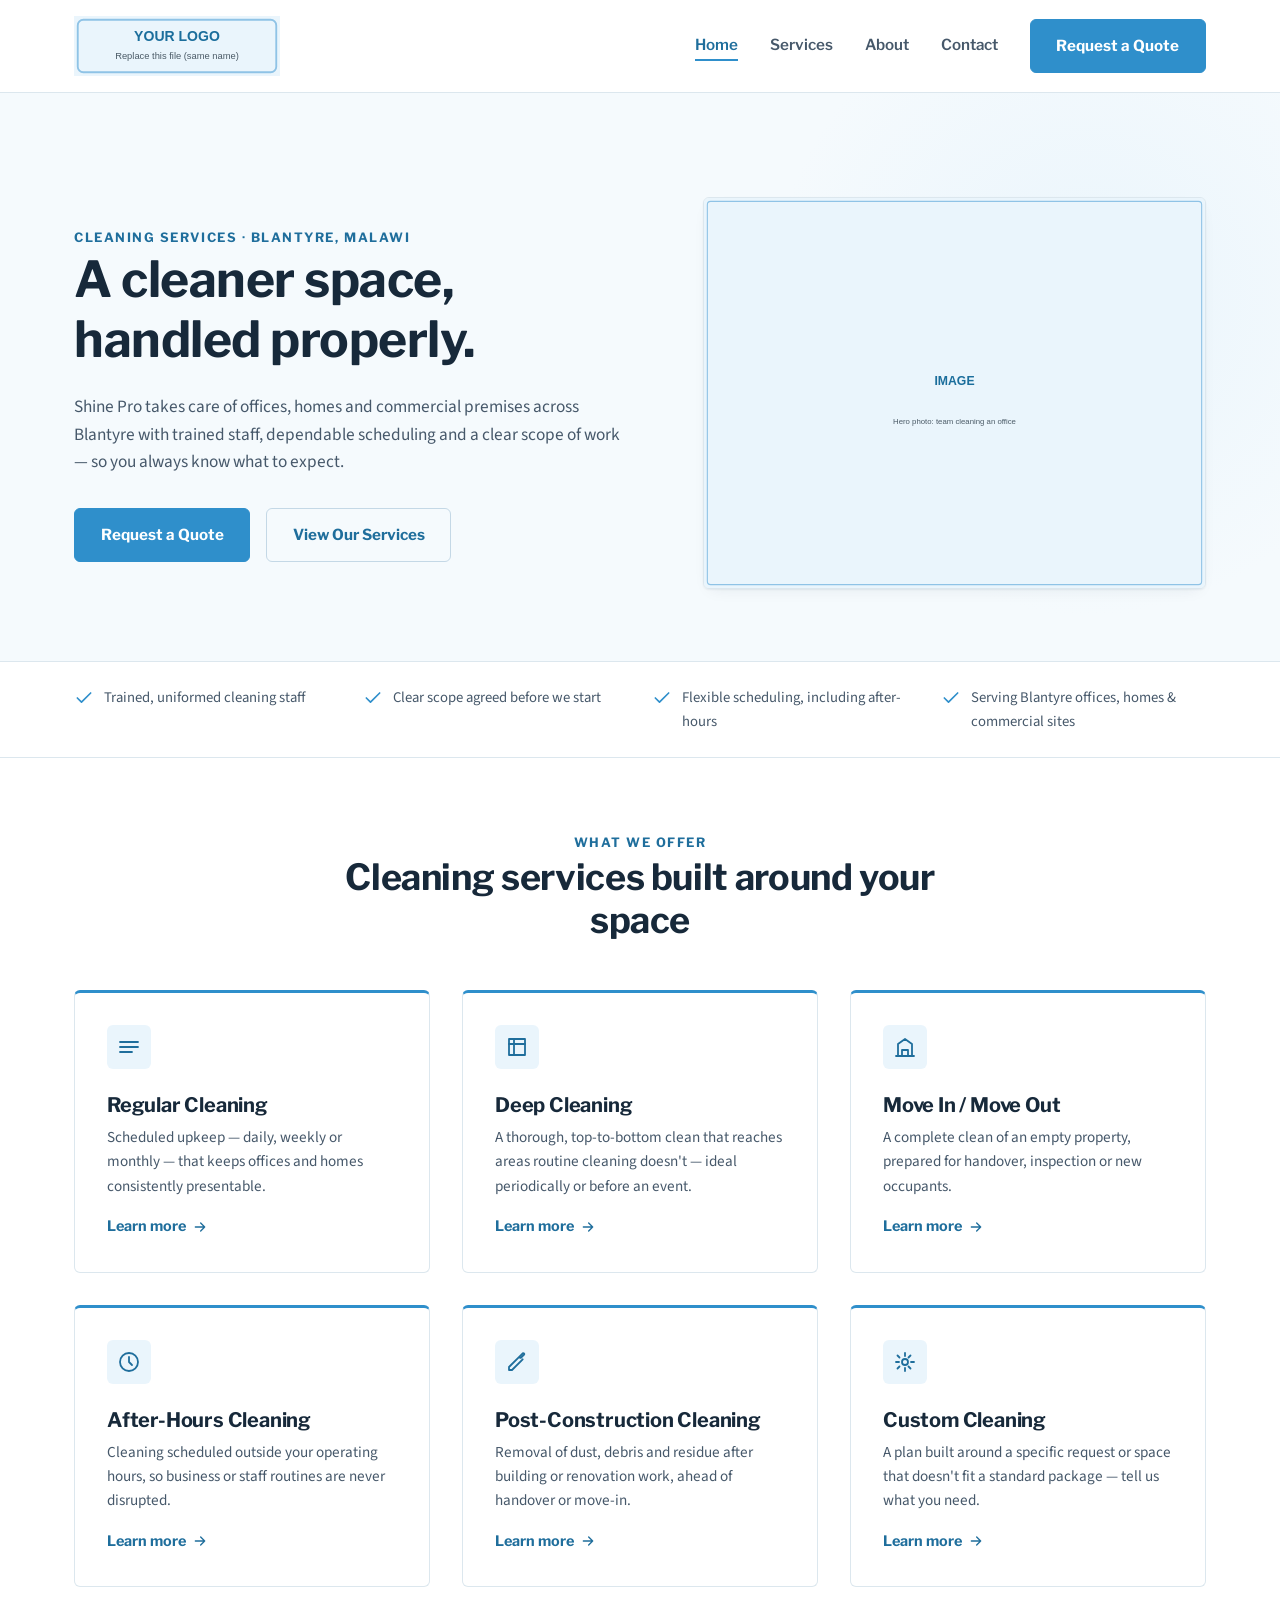
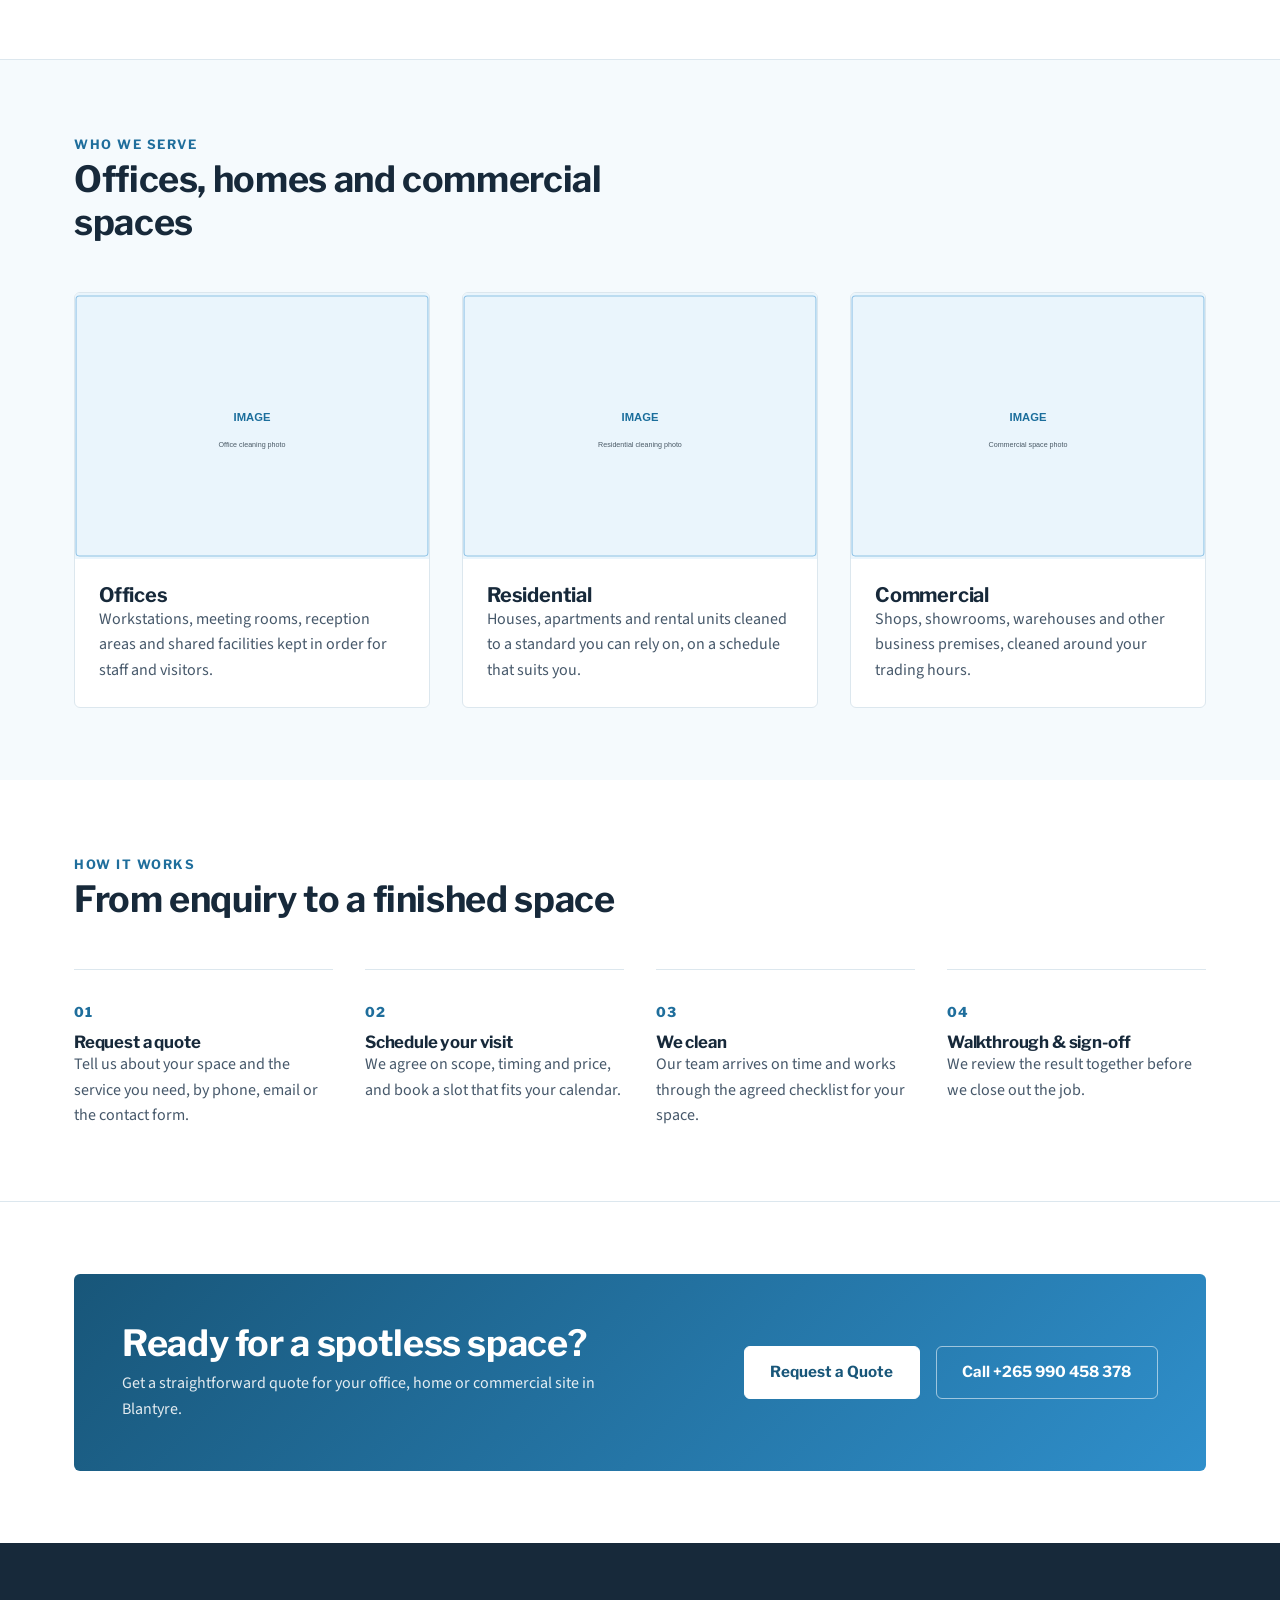
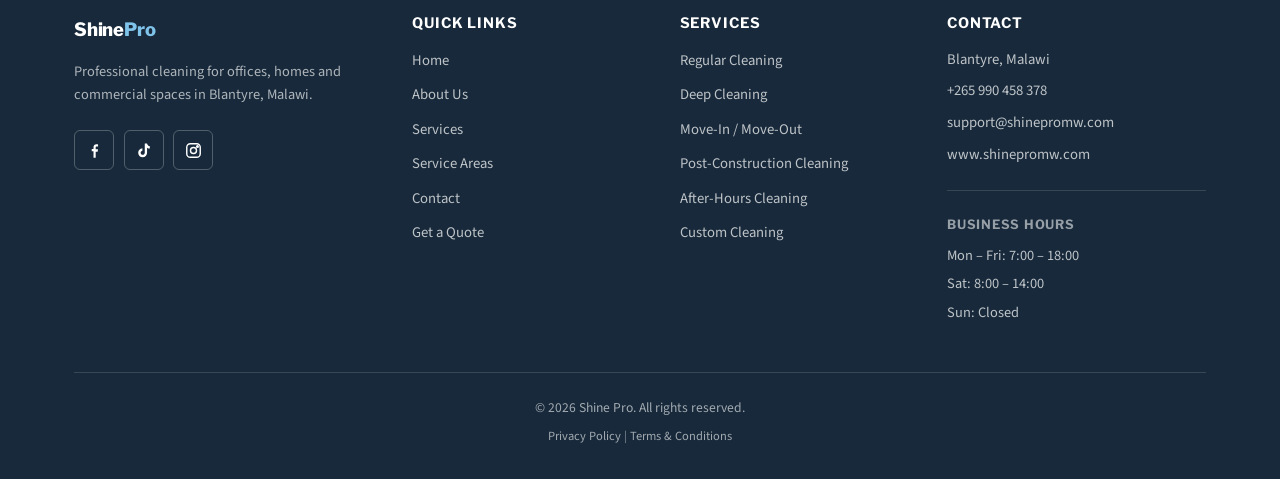
==== index.html @ 496eb125 "Add files via upload" ====
<!DOCTYPE html>
<html lang="en">
<head>
<meta charset="UTF-8">
<meta name="viewport" content="width=device-width, initial-scale=1.0">
<title>Shine Pro | Professional Cleaning Services in Blantyre</title>
<meta property="og:type" content="website">
<meta property="og:site_name" content="Shine Pro">
<meta property="og:title" content="Shine Pro | Professional Cleaning Services in Blantyre">
<meta property="og:description" content="Shine Pro provides professional regular, deep, move in/out, after-hours, post-construction and custom cleaning for offices, homes and commercial spaces in Blantyre, Malawi.">
<meta property="og:url" content="https://www.shinepromw.com/">
<meta property="og:image" content="https://www.shinepromw.com/images/og-image.png">
<meta property="og:image:width" content="1200">
<meta property="og:image:height" content="630">
<meta name="twitter:card" content="summary_large_image">
<meta name="twitter:title" content="Shine Pro | Professional Cleaning Services in Blantyre">
<meta name="twitter:description" content="Shine Pro provides professional regular, deep, move in/out, after-hours, post-construction and custom cleaning for offices, homes and commercial spaces in Blantyre, Malawi.">
<meta name="twitter:image" content="https://www.shinepromw.com/images/og-image.png">
<meta name="description" content="Shine Pro provides professional regular, deep, move in/out, after-hours, post-construction and custom cleaning for offices, homes and commercial spaces in Blantyre, Malawi.">
<link rel="icon" type="image/svg+xml" href="images/favicon.svg">
<link rel="preconnect" href="https://fonts.googleapis.com">
<link rel="preconnect" href="https://fonts.gstatic.com" crossorigin>
<link href="https://fonts.googleapis.com/css2?family=Libre+Franklin:wght@600;700;800&family=Source+Sans+3:wght@400;600;700&display=swap" rel="stylesheet">
<link rel="stylesheet" href="css/style.css">
</head>
<body>

<header class="site-header">
  <div class="container header-inner">
    <a href="index.html" class="brand" aria-label="Shine Pro home">
      <!-- Logo space: replace images/logo.svg with the real Shine Pro logo file (same filename keeps this working). -->
      <img src="images/logo.svg" alt="Shine Pro logo" class="brand-logo" width="220" height="60">
    </a>

    <nav class="main-nav" id="main-nav" aria-label="Primary">
      <ul class="nav-links">
        <li><a href="index.html" aria-current="page">Home</a></li>
        <li><a href="services.html">Services</a></li>
        <li><a href="about.html">About</a></li>
        <li><a href="contact.html">Contact</a></li>
      </ul>
      <div class="header-actions">
        <a href="contact.html#quote-form" class="btn btn-primary">Request a Quote</a>
      </div>
    </nav>

    <button class="nav-toggle" aria-label="Toggle menu" aria-expanded="false" aria-controls="main-nav">
      <svg viewBox="0 0 24 24" fill="none" stroke="currentColor" stroke-width="2" stroke-linecap="round"><line x1="3" y1="6" x2="21" y2="6"/><line x1="3" y1="12" x2="21" y2="12"/><line x1="3" y1="18" x2="21" y2="18"/></svg>
    </button>
  </div>
</header>

<main>

  <!-- Hero -->
  <section class="hero">
    <div class="container hero-inner">
      <div class="hero-copy">
        <span class="eyebrow">Cleaning Services · Blantyre, Malawi</span>
        <h1>A cleaner space, handled properly.</h1>
        <p>Shine Pro takes care of offices, homes and commercial premises across Blantyre with trained staff, dependable scheduling and a clear scope of work — so you always know what to expect.</p>
        <div class="hero-actions">
          <a href="contact.html#quote-form" class="btn btn-primary">Request a Quote</a>
          <a href="services.html" class="btn btn-outline">View Our Services</a>
        </div>
      </div>
      <div class="hero-media img-frame">
        <!-- Suggested photo: a Shine Pro team member cleaning an office or reception area -->
        <img src="images/hero-cleaning.svg" alt="Shine Pro cleaning team at work" width="900" height="700">
      </div>
    </div>
  </section>

  <!-- Trust strip -->
  <section class="trust-strip">
    <div class="container">
      <ul class="trust-list">
        <li class="trust-item">
          <svg viewBox="0 0 24 24" fill="none" stroke="currentColor" stroke-width="2" stroke-linecap="round" stroke-linejoin="round"><path d="M20 6 9 17l-5-5"/></svg>
          <span>Trained, uniformed cleaning staff</span>
        </li>
        <li class="trust-item">
          <svg viewBox="0 0 24 24" fill="none" stroke="currentColor" stroke-width="2" stroke-linecap="round" stroke-linejoin="round"><path d="M20 6 9 17l-5-5"/></svg>
          <span>Clear scope agreed before we start</span>
        </li>
        <li class="trust-item">
          <svg viewBox="0 0 24 24" fill="none" stroke="currentColor" stroke-width="2" stroke-linecap="round" stroke-linejoin="round"><path d="M20 6 9 17l-5-5"/></svg>
          <span>Flexible scheduling, including after-hours</span>
        </li>
        <li class="trust-item">
          <svg viewBox="0 0 24 24" fill="none" stroke="currentColor" stroke-width="2" stroke-linecap="round" stroke-linejoin="round"><path d="M20 6 9 17l-5-5"/></svg>
          <span>Serving Blantyre offices, homes &amp; commercial sites</span>
        </li>
      </ul>
    </div>
  </section>

  <!-- Services overview -->
  <section class="section" id="services">
    <div class="container">
      <div class="section-head section-head--center">
        <span class="eyebrow">What We Offer</span>
        <h2>Cleaning services built around your space</h2>
      </div>

      <div class="grid-3">
        <article class="card">
          <div class="card-icon">
            <svg viewBox="0 0 24 24" fill="none" stroke="currentColor" stroke-width="1.8" stroke-linecap="round" stroke-linejoin="round"><path d="M3 7h18M3 12h18M3 17h12"/></svg>
          </div>
          <h3>Regular Cleaning</h3>
          <p>Scheduled upkeep — daily, weekly or monthly — that keeps offices and homes consistently presentable.</p>
          <a href="services.html#regular-cleaning" class="card-link">Learn more
            <svg viewBox="0 0 24 24" fill="none" stroke="currentColor" stroke-width="2" stroke-linecap="round" stroke-linejoin="round"><path d="M5 12h14M13 6l6 6-6 6"/></svg>
          </a>
        </article>

        <article class="card">
          <div class="card-icon">
            <svg viewBox="0 0 24 24" fill="none" stroke="currentColor" stroke-width="1.8" stroke-linecap="round" stroke-linejoin="round"><path d="M4 4h16v16H4z"/><path d="M4 9h16M9 4v16"/></svg>
          </div>
          <h3>Deep Cleaning</h3>
          <p>A thorough, top-to-bottom clean that reaches areas routine cleaning doesn't — ideal periodically or before an event.</p>
          <a href="services.html#deep-cleaning" class="card-link">Learn more
            <svg viewBox="0 0 24 24" fill="none" stroke="currentColor" stroke-width="2" stroke-linecap="round" stroke-linejoin="round"><path d="M5 12h14M13 6l6 6-6 6"/></svg>
          </a>
        </article>

        <article class="card">
          <div class="card-icon">
            <svg viewBox="0 0 24 24" fill="none" stroke="currentColor" stroke-width="1.8" stroke-linecap="round" stroke-linejoin="round"><path d="M3 21h18M5 21V9l7-5 7 5v12M9 21v-6h6v6"/></svg>
          </div>
          <h3>Move In / Move Out</h3>
          <p>A complete clean of an empty property, prepared for handover, inspection or new occupants.</p>
          <a href="services.html#move-in-out" class="card-link">Learn more
            <svg viewBox="0 0 24 24" fill="none" stroke="currentColor" stroke-width="2" stroke-linecap="round" stroke-linejoin="round"><path d="M5 12h14M13 6l6 6-6 6"/></svg>
          </a>
        </article>

        <article class="card">
          <div class="card-icon">
            <svg viewBox="0 0 24 24" fill="none" stroke="currentColor" stroke-width="1.8" stroke-linecap="round" stroke-linejoin="round"><circle cx="12" cy="12" r="9"/><path d="M12 7v5l3 3"/></svg>
          </div>
          <h3>After-Hours Cleaning</h3>
          <p>Cleaning scheduled outside your operating hours, so business or staff routines are never disrupted.</p>
          <a href="services.html#after-hours" class="card-link">Learn more
            <svg viewBox="0 0 24 24" fill="none" stroke="currentColor" stroke-width="2" stroke-linecap="round" stroke-linejoin="round"><path d="M5 12h14M13 6l6 6-6 6"/></svg>
          </a>
        </article>

        <article class="card">
          <div class="card-icon">
            <svg viewBox="0 0 24 24" fill="none" stroke="currentColor" stroke-width="1.8" stroke-linecap="round" stroke-linejoin="round"><path d="M14.7 6.3a1 1 0 0 0 1.4 1.4l3-3a1 1 0 0 0-1.4-1.4Zm0 0L4 17v3h3L17.7 9.3"/></svg>
          </div>
          <h3>Post-Construction Cleaning</h3>
          <p>Removal of dust, debris and residue after building or renovation work, ahead of handover or move-in.</p>
          <a href="services.html#post-construction" class="card-link">Learn more
            <svg viewBox="0 0 24 24" fill="none" stroke="currentColor" stroke-width="2" stroke-linecap="round" stroke-linejoin="round"><path d="M5 12h14M13 6l6 6-6 6"/></svg>
          </a>
        </article>

        <article class="card">
          <div class="card-icon">
            <svg viewBox="0 0 24 24" fill="none" stroke="currentColor" stroke-width="1.8" stroke-linecap="round" stroke-linejoin="round"><path d="M12 3v3m0 12v3m9-9h-3M6 12H3m14.5-6.5-2 2m-9 9-2 2m0-13 2 2m9 9 2 2"/><circle cx="12" cy="12" r="3"/></svg>
          </div>
          <h3>Custom Cleaning</h3>
          <p>A plan built around a specific request or space that doesn't fit a standard package — tell us what you need.</p>
          <a href="services.html#custom-cleaning" class="card-link">Learn more
            <svg viewBox="0 0 24 24" fill="none" stroke="currentColor" stroke-width="2" stroke-linecap="round" stroke-linejoin="round"><path d="M5 12h14M13 6l6 6-6 6"/></svg>
          </a>
        </article>
      </div>
    </div>
  </section>

  <!-- Who we serve -->
  <section class="section section--tint section--border-top">
    <div class="container">
      <div class="section-head">
        <span class="eyebrow">Who We Serve</span>
        <h2>Offices, homes and commercial spaces</h2>
      </div>

      <div class="grid-3">
        <article class="sector-card">
          <div class="img-frame" style="border:0; border-radius:0;">
            <img src="images/office-cleaning.svg" alt="Office space cleaned by Shine Pro" width="700" height="520">
          </div>
          <div class="sector-card-body">
            <h3>Offices</h3>
            <p>Workstations, meeting rooms, reception areas and shared facilities kept in order for staff and visitors.</p>
          </div>
        </article>
        <article class="sector-card">
          <div class="img-frame" style="border:0; border-radius:0;">
            <img src="images/residential-cleaning.svg" alt="Residential home cleaned by Shine Pro" width="700" height="520">
          </div>
          <div class="sector-card-body">
            <h3>Residential</h3>
            <p>Houses, apartments and rental units cleaned to a standard you can rely on, on a schedule that suits you.</p>
          </div>
        </article>
        <article class="sector-card">
          <div class="img-frame" style="border:0; border-radius:0;">
            <img src="images/commercial-cleaning.svg" alt="Commercial premises cleaned by Shine Pro" width="700" height="520">
          </div>
          <div class="sector-card-body">
            <h3>Commercial</h3>
            <p>Shops, showrooms, warehouses and other business premises, cleaned around your trading hours.</p>
          </div>
        </article>
      </div>
    </div>
  </section>

  <!-- How it works -->
  <section class="section">
    <div class="container">
      <div class="section-head">
        <span class="eyebrow">How It Works</span>
        <h2>From enquiry to a finished space</h2>
      </div>

      <div class="steps">
        <div class="step">
          <span class="step-number">01</span>
          <h4>Request a quote</h4>
          <p>Tell us about your space and the service you need, by phone, email or the contact form.</p>
        </div>
        <div class="step">
          <span class="step-number">02</span>
          <h4>Schedule your visit</h4>
          <p>We agree on scope, timing and price, and book a slot that fits your calendar.</p>
        </div>
        <div class="step">
          <span class="step-number">03</span>
          <h4>We clean</h4>
          <p>Our team arrives on time and works through the agreed checklist for your space.</p>
        </div>
        <div class="step">
          <span class="step-number">04</span>
          <h4>Walkthrough &amp; sign-off</h4>
          <p>We review the result together before we close out the job.</p>
        </div>
      </div>
    </div>
  </section>

  <!-- CTA -->
  <section class="section section--border-top">
    <div class="container">
      <div class="cta-banner">
        <div>
          <h2>Ready for a spotless space?</h2>
          <p>Get a straightforward quote for your office, home or commercial site in Blantyre.</p>
        </div>
        <div class="cta-actions">
          <a href="contact.html#quote-form" class="btn btn-on-dark">Request a Quote</a>
          <a href="tel:+265990458378" class="btn btn-outline-on-dark">Call +265 990 458 378</a>
        </div>
      </div>
    </div>
  </section>

</main>

<footer class="site-footer">
  <div class="container">
    <div class="footer-grid">
      <div class="footer-brand">
        <span class="brand-name">Shine<span>Pro</span></span>
        <p>Professional cleaning for offices, homes and commercial spaces in Blantyre, Malawi.</p>
        <div class="footer-social">
          <a class="social-btn" href="https://facebook.com/shinepro" target="_blank" rel="noopener" aria-label="Shine Pro on Facebook">
            <svg viewBox="0 0 24 24" fill="currentColor"><path d="M13.5 21v-7.5H16l.4-3H13.5V8.4c0-.87.24-1.46 1.5-1.46H16.5V4.36C16.24 4.32 15.36 4.25 14.34 4.25c-2.13 0-3.59 1.3-3.59 3.68v2.07H8.5v3H10.75V21Z"/></svg>
          </a>
          <a class="social-btn" href="https://www.tiktok.com/@shinepro" target="_blank" rel="noopener" aria-label="Shine Pro on TikTok">
            <svg viewBox="0 0 24 24" fill="currentColor"><path d="M16.5 3c.3 1.8 1.5 3.2 3.5 3.5v3c-1.3 0-2.5-.4-3.5-1.1v6.4c0 3.2-2.4 5.7-5.6 5.7S5.3 17.9 5.3 14.8c0-3 2.3-5.4 5.3-5.6v3.1c-1.2.2-2.2 1.2-2.2 2.5 0 1.4 1.2 2.6 2.6 2.6s2.6-1.1 2.6-2.6V3Z"/></svg>
          </a>
          <a class="social-btn" href="https://instagram.com/shinepro" target="_blank" rel="noopener" aria-label="Shine Pro on Instagram">
            <svg viewBox="0 0 24 24" fill="none" stroke="currentColor" stroke-width="1.8"><rect x="3.5" y="3.5" width="17" height="17" rx="4.5"/><circle cx="12" cy="12" r="3.8"/><circle cx="17" cy="7" r="1"/></svg>
          </a>
        </div>
      </div>

      <div class="footer-col">
        <h4>Quick Links</h4>
        <ul>
          <li><a href="index.html">Home</a></li>
          <li><a href="about.html">About Us</a></li>
          <li><a href="services.html">Services</a></li>
          <li><a href="services.html#service-areas">Service Areas</a></li>
          <li><a href="contact.html">Contact</a></li>
          <li><a href="contact.html#quote-form">Get a Quote</a></li>
        </ul>
      </div>

      <div class="footer-col">
        <h4>Services</h4>
        <ul>
          <li><a href="services.html#regular-cleaning">Regular Cleaning</a></li>
          <li><a href="services.html#deep-cleaning">Deep Cleaning</a></li>
          <li><a href="services.html#move-in-out">Move-In / Move-Out</a></li>
          <li><a href="services.html#post-construction">Post-Construction Cleaning</a></li>
          <li><a href="services.html#after-hours">After-Hours Cleaning</a></li>
          <li><a href="services.html#custom-cleaning">Custom Cleaning</a></li>
        </ul>
      </div>

      <div class="footer-col">
        <h4>Contact</h4>
        <address>
          <span>Blantyre, Malawi</span>
          <a href="tel:+265990458378">+265 990 458 378</a>
          <a href="mailto:support@shinepromw.com">support@shinepromw.com</a>
          <a href="https://www.shinepromw.com">www.shinepromw.com</a>
        </address>
        <div class="footer-hours">
          <span class="footer-hours-label">Business Hours</span>
          <ul>
            <li>Mon &ndash; Fri: 7:00 &ndash; 18:00</li>
            <li>Sat: 8:00 &ndash; 14:00</li>
            <li>Sun: Closed</li>
          </ul>
        </div>
      </div>
    </div>

    <div class="footer-bottom">
      <div class="footer-bottom-copy">&copy; <span data-current-year>2026</span> Shine Pro. All rights reserved.</div>
      <div class="footer-legal-links"><a href="privacy-policy.html">Privacy Policy</a> <span aria-hidden="true">|</span> <a href="terms.html">Terms &amp; Conditions</a></div>
    </div>
  </div>
</footer>

<script src="js/script.js"></script>
</body>
</html>
---- css/style.css ----
/* ==========================================================================
   Shine Pro — Stylesheet
   Brand: sky blue (primary) + white (secondary), corporate & understated.
   ========================================================================== */

:root {
  /* Colour tokens */
  --color-primary: #2F8FCB;
  --color-primary-dark: #1F6E9C;
  --color-primary-darker: #185679;
  --color-primary-tint: #EAF5FC;
  --color-primary-tint-2: #F5FAFD;
  --color-white: #FFFFFF;
  --color-ink: #17293A;
  --color-body: #46586A;
  --color-muted: #71879B;
  --color-border: #DCE7EE;
  --color-border-strong: #C4D8E6;

  /* Type */
  --font-heading: "Libre Franklin", "Segoe UI", Arial, sans-serif;
  --font-body: "Source Sans 3", "Segoe UI", Arial, sans-serif;

  /* Spacing scale */
  --space-1: 0.5rem;
  --space-2: 1rem;
  --space-3: 1.5rem;
  --space-4: 2rem;
  --space-5: 3rem;
  --space-6: 4.5rem;
  --space-7: 6.5rem;

  /* Layout */
  --container-w: 1180px;
  --radius: 6px;
  --shadow-card: 0 1px 2px rgba(23, 41, 58, 0.06), 0 6px 16px -8px rgba(23, 41, 58, 0.10);
  --transition: 160ms ease;
}

/* ---------- Reset ---------- */
*, *::before, *::after { box-sizing: border-box; }
html { scroll-behavior: smooth; }
body, h1, h2, h3, h4, p, ul, ol, figure { margin: 0; }
ul, ol { padding: 0; list-style: none; }
img { max-width: 100%; display: block; }
a { color: inherit; text-decoration: none; }
button { font: inherit; cursor: pointer; }
input, textarea, select { font: inherit; }

@media (prefers-reduced-motion: reduce) {
  html { scroll-behavior: auto; }
  * { animation-duration: 0.001ms !important; animation-iteration-count: 1 !important; transition-duration: 0.001ms !important; }
}

/* ---------- Base ---------- */
body {
  font-family: var(--font-body);
  color: var(--color-body);
  background: var(--color-white);
  line-height: 1.6;
  font-size: 16px;
  -webkit-font-smoothing: antialiased;
}

h1, h2, h3, h4 {
  font-family: var(--font-heading);
  color: var(--color-ink);
  line-height: 1.2;
  font-weight: 700;
  letter-spacing: -0.01em;
}

h1 { font-size: clamp(2rem, 1.4rem + 2.2vw, 3.1rem); }
h2 { font-size: clamp(1.6rem, 1.3rem + 1.2vw, 2.25rem); }
h3 { font-size: 1.25rem; }
h4 { font-size: 1.05rem; }

p { max-width: 62ch; }

a:focus-visible,
button:focus-visible,
input:focus-visible,
textarea:focus-visible,
select:focus-visible {
  outline: 2px solid var(--color-primary-dark);
  outline-offset: 3px;
}

.container {
  width: 100%;
  max-width: var(--container-w);
  margin-inline: auto;
  padding-inline: var(--space-3);
}

.visually-hidden {
  position: absolute; width: 1px; height: 1px; overflow: hidden;
  clip: rect(0 0 0 0); white-space: nowrap;
}

.eyebrow {
  display: inline-block;
  font-family: var(--font-heading);
  font-size: 0.8rem;
  font-weight: 700;
  letter-spacing: 0.12em;
  text-transform: uppercase;
  color: var(--color-primary-dark);
}

.section {
  padding-block: var(--space-6);
}
.section--tint { background: var(--color-primary-tint-2); }
.section--border-top { border-top: 1px solid var(--color-border); }

.section-head {
  max-width: 640px;
  margin-bottom: var(--space-5);
}
.section-head--center { margin-inline: auto; text-align: center; }

/* ---------- Buttons ---------- */
.btn {
  display: inline-flex;
  align-items: center;
  gap: 0.5rem;
  padding: 0.85rem 1.6rem;
  border-radius: var(--radius);
  font-family: var(--font-heading);
  font-weight: 700;
  font-size: 0.95rem;
  border: 1.5px solid transparent;
  transition: background var(--transition), border-color var(--transition), color var(--transition);
}
.btn-primary {
  background: var(--color-primary);
  color: var(--color-white);
  border-color: var(--color-primary);
}
.btn-primary:hover { background: var(--color-primary-dark); border-color: var(--color-primary-dark); }

.btn-outline {
  background: transparent;
  color: var(--color-primary-dark);
  border-color: var(--color-border-strong);
}
.btn-outline:hover { border-color: var(--color-primary); background: var(--color-primary-tint); }

.btn-on-dark {
  background: var(--color-white);
  color: var(--color-primary-darker);
  border-color: var(--color-white);
}
.btn-on-dark:hover { background: var(--color-primary-tint); }

.btn-outline-on-dark {
  background: transparent;
  color: var(--color-white);
  border-color: rgba(255,255,255,0.55);
}
.btn-outline-on-dark:hover { background: rgba(255,255,255,0.12); border-color: var(--color-white); }

.btn-block { width: 100%; justify-content: center; }

/* ---------- Header ---------- */
.site-header {
  position: sticky;
  top: 0;
  z-index: 50;
  background: rgba(255,255,255,0.96);
  backdrop-filter: saturate(140%) blur(6px);
  border-bottom: 1px solid var(--color-border);
}

.header-inner {
  display: flex;
  align-items: center;
  justify-content: space-between;
  gap: var(--space-3);
  padding-block: var(--space-2);
}

.brand {
  display: flex;
  align-items: center;
  gap: 0.65rem;
}
.brand-logo {
  height: 60px;
  width: auto;
}
.brand-name {
  font-family: var(--font-heading);
  font-weight: 800;
  font-size: 1.15rem;
  color: var(--color-ink);
  letter-spacing: -0.01em;
}
.brand-name span { color: var(--color-primary); }

.main-nav {
  display: flex;
  align-items: center;
  gap: var(--space-4);
}
.nav-links {
  display: flex;
  gap: var(--space-4);
}
.nav-links a {
  font-family: var(--font-heading);
  font-weight: 600;
  font-size: 0.95rem;
  color: var(--color-body);
  padding-block: 0.3rem;
  border-bottom: 2px solid transparent;
  transition: color var(--transition), border-color var(--transition);
}
.nav-links a:hover,
.nav-links a[aria-current="page"] {
  color: var(--color-primary-dark);
  border-bottom-color: var(--color-primary);
}

.header-actions {
  display: flex;
  align-items: center;
  gap: var(--space-3);
}
.nav-toggle {
  display: none;
  background: transparent;
  border: 1.5px solid var(--color-border-strong);
  border-radius: var(--radius);
  padding: 0.5rem 0.6rem;
}
.nav-toggle svg { display: block; width: 22px; height: 22px; }

@media (max-width: 900px) {
  .nav-toggle { display: inline-flex; }
  .main-nav {
    position: absolute;
    inset: 100% 0 auto 0;
    background: var(--color-white);
    border-bottom: 1px solid var(--color-border);
    flex-direction: column;
    align-items: stretch;
    padding: var(--space-3);
    display: none;
    gap: var(--space-3);
  }
  .main-nav.is-open { display: flex; }
  .nav-links { flex-direction: column; gap: var(--space-2); }
  .header-actions { flex-direction: column; align-items: stretch; }
}

/* ---------- Hero ---------- */
.hero {
  position: relative;
  overflow: hidden;
  background: var(--color-primary-tint-2);
}
.hero::before {
  content: "";
  position: absolute;
  inset: -20% -10% auto auto;
  width: 640px;
  height: 640px;
  background: radial-gradient(circle at center, var(--color-primary-tint) 0%, transparent 70%);
  pointer-events: none;
}
.hero-inner {
  position: relative;
  display: grid;
  grid-template-columns: 1.05fr 0.95fr;
  gap: var(--space-6);
  align-items: center;
  padding-block: var(--space-7) var(--space-6);
}
.hero-copy p { margin-top: var(--space-3); font-size: 1.08rem; }
.hero-actions {
  display: flex;
  flex-wrap: wrap;
  gap: var(--space-2);
  margin-top: var(--space-4);
}
.hero-media {
  border-radius: var(--radius);
  overflow: hidden;
  border: 1px solid var(--color-border);
  box-shadow: var(--shadow-card);
}
.hero-media img { aspect-ratio: 9 / 7; object-fit: cover; width: 100%; }

@media (max-width: 900px) {
  .hero-inner { grid-template-columns: 1fr; padding-block: var(--space-5); }
}

/* ---------- Trust strip ---------- */
.trust-strip {
  border-top: 1px solid var(--color-border);
  border-bottom: 1px solid var(--color-border);
  background: var(--color-white);
}
.trust-list {
  display: grid;
  grid-template-columns: repeat(4, 1fr);
  gap: var(--space-3);
  padding-block: var(--space-3);
}
.trust-item {
  display: flex;
  align-items: flex-start;
  gap: 0.6rem;
  font-size: 0.92rem;
  color: var(--color-body);
}
.trust-item svg {
  flex-shrink: 0;
  width: 20px;
  height: 20px;
  color: var(--color-primary);
  margin-top: 2px;
}
@media (max-width: 900px) {
  .trust-list { grid-template-columns: repeat(2, 1fr); }
}

/* ---------- Cards / grids ---------- */
.grid-3 {
  display: grid;
  grid-template-columns: repeat(3, 1fr);
  gap: var(--space-4);
}
.grid-2 {
  display: grid;
  grid-template-columns: repeat(2, 1fr);
  gap: var(--space-4);
}
@media (max-width: 900px) {
  .grid-3 { grid-template-columns: 1fr; }
  .grid-2 { grid-template-columns: 1fr; }
}

.card {
  background: var(--color-white);
  border: 1px solid var(--color-border);
  border-radius: var(--radius);
  padding: var(--space-4);
  border-top: 3px solid var(--color-primary);
  transition: box-shadow var(--transition), transform var(--transition);
}
.card:hover { box-shadow: var(--shadow-card); }

.card-icon {
  width: 44px;
  height: 44px;
  display: grid;
  place-items: center;
  background: var(--color-primary-tint);
  border-radius: var(--radius);
  color: var(--color-primary-dark);
  margin-bottom: var(--space-3);
}
.card-icon svg { width: 24px; height: 24px; }

.card h3 { margin-bottom: 0.5rem; }
.card p { font-size: 0.95rem; margin-bottom: var(--space-2); }
.card-link {
  display: inline-flex;
  align-items: center;
  gap: 0.35rem;
  font-family: var(--font-heading);
  font-weight: 700;
  font-size: 0.9rem;
  color: var(--color-primary-dark);
}
.card-link svg { width: 16px; height: 16px; transition: transform var(--transition); }
.card-link:hover svg { transform: translateX(3px); }

/* Sector cards with image */
.sector-card {
  border: 1px solid var(--color-border);
  border-radius: var(--radius);
  overflow: hidden;
  background: var(--color-white);
}
.sector-card img { aspect-ratio: 4 / 3; object-fit: cover; width: 100%; }
.sector-card-body { padding: var(--space-3); }

/* ---------- Process steps ---------- */
.steps {
  display: grid;
  grid-template-columns: repeat(4, 1fr);
  gap: var(--space-4);
  counter-reset: step;
}
.step {
  position: relative;
  padding-top: var(--space-4);
  border-top: 1px solid var(--color-border);
}
.step-number {
  font-family: var(--font-heading);
  font-weight: 800;
  font-size: 0.85rem;
  color: var(--color-primary-dark);
  letter-spacing: 0.06em;
  margin-bottom: var(--space-1);
  display: block;
}
@media (max-width: 900px) {
  .steps { grid-template-columns: 1fr 1fr; }
}
@media (max-width: 560px) {
  .steps { grid-template-columns: 1fr; }
}

/* ---------- CTA banner ---------- */
.cta-banner {
  background: linear-gradient(135deg, var(--color-primary-darker), var(--color-primary));
  color: var(--color-white);
  border-radius: var(--radius);
  padding: var(--space-5);
  display: flex;
  align-items: center;
  justify-content: space-between;
  gap: var(--space-4);
  flex-wrap: wrap;
}
.cta-banner h2 { color: var(--color-white); }
.cta-banner p { color: rgba(255,255,255,0.88); margin-top: 0.4rem; }
.cta-actions { display: flex; gap: var(--space-2); flex-wrap: wrap; }

/* ---------- Image placeholder styling ---------- */
.img-frame {
  display: block;
  border-radius: var(--radius);
  overflow: hidden;
  border: 1px solid var(--color-border);
}
.img-frame img { width: 100%; height: 100%; object-fit: cover; }

/* ---------- Page header (interior pages) ---------- */
.page-header {
  background: var(--color-primary-tint-2);
  border-bottom: 1px solid var(--color-border);
  padding-block: var(--space-6) var(--space-5);
}
.breadcrumbs {
  font-size: 0.85rem;
  color: var(--color-muted);
  margin-bottom: var(--space-2);
}
.breadcrumbs a { color: var(--color-primary-dark); font-weight: 600; }
.page-header p { margin-top: var(--space-2); font-size: 1.05rem; max-width: 60ch; }

/* ---------- Service detail blocks ---------- */
.service-detail {
  display: grid;
  grid-template-columns: 0.9fr 1.1fr;
  gap: var(--space-5);
  align-items: center;
  padding-block: var(--space-5);
}
.service-detail:not(:last-child) { border-bottom: 1px solid var(--color-border); }
.service-detail.reverse .service-detail-media { order: 2; }
.service-detail-media img { aspect-ratio: 4 / 3; object-fit: cover; width: 100%; }
.service-detail-copy .eyebrow { display: block; margin-bottom: 0.4rem; }
.check-list { margin-top: var(--space-3); display: grid; gap: 0.55rem; }
.check-list li { display: flex; gap: 0.55rem; font-size: 0.95rem; }
.check-list svg { flex-shrink: 0; width: 18px; height: 18px; color: var(--color-primary); margin-top: 3px; }

@media (max-width: 900px) {
  .service-detail, .service-detail.reverse { grid-template-columns: 1fr; }
  .service-detail.reverse .service-detail-media { order: 0; }
}

/* ---------- Sectors recap strip ---------- */
.pill-row { display: flex; flex-wrap: wrap; gap: 0.6rem; }
.pill {
  border: 1px solid var(--color-border-strong);
  border-radius: 999px;
  padding: 0.45rem 1rem;
  font-family: var(--font-heading);
  font-weight: 600;
  font-size: 0.85rem;
  color: var(--color-primary-dark);
  background: var(--color-primary-tint);
}

/* ---------- Values / About ---------- */
.value-item { padding-top: var(--space-2); border-top: 2px solid var(--color-primary); }
.stats-row {
  display: grid;
  grid-template-columns: repeat(3, 1fr);
  gap: var(--space-3);
  border-top: 1px solid var(--color-border);
  border-bottom: 1px solid var(--color-border);
  padding-block: var(--space-4);
}
.stat-label { font-size: 0.9rem; color: var(--color-muted); }
.stat-value { font-family: var(--font-heading); font-size: 1.5rem; color: var(--color-ink); font-weight: 800; }
@media (max-width: 700px) { .stats-row { grid-template-columns: 1fr; gap: var(--space-3); } }

.team-grid { display: grid; grid-template-columns: repeat(3, 1fr); gap: var(--space-4); }
.team-card img { aspect-ratio: 1 / 1; object-fit: cover; width: 100%; border-radius: var(--radius); border: 1px solid var(--color-border); }
.team-card h4 { margin-top: var(--space-2); }
.team-card span { font-size: 0.88rem; color: var(--color-muted); }
@media (max-width: 700px) { .team-grid { grid-template-columns: 1fr 1fr; } }

/* ---------- Contact page ---------- */
.contact-grid {
  display: grid;
  grid-template-columns: 0.85fr 1.15fr;
  gap: var(--space-5);
  align-items: start;
}
@media (max-width: 900px) { .contact-grid { grid-template-columns: 1fr; } }

.contact-card {
  border: 1px solid var(--color-border);
  border-radius: var(--radius);
  padding: var(--space-3);
  display: flex;
  gap: var(--space-2);
  align-items: flex-start;
}
.contact-card + .contact-card { margin-top: var(--space-2); }
.contact-card svg { width: 22px; height: 22px; color: var(--color-primary-dark); flex-shrink: 0; margin-top: 2px; }
.contact-card h4 { margin-bottom: 0.2rem; }
.contact-card a, .contact-card p { font-size: 0.95rem; }

.social-row { display: flex; gap: 0.6rem; margin-top: var(--space-3); }
.social-btn {
  width: 40px; height: 40px;
  display: grid; place-items: center;
  border: 1px solid var(--color-border-strong);
  border-radius: var(--radius);
  color: var(--color-primary-dark);
  transition: background var(--transition), border-color var(--transition);
}
.social-btn:hover { background: var(--color-primary-tint); border-color: var(--color-primary); }
.social-btn svg { width: 19px; height: 19px; }

.form-card {
  background: var(--color-white);
  border: 1px solid var(--color-border);
  border-radius: var(--radius);
  padding: var(--space-4);
  box-shadow: var(--shadow-card);
}
.form-row { display: grid; grid-template-columns: 1fr 1fr; gap: var(--space-2); }
@media (max-width: 560px) { .form-row { grid-template-columns: 1fr; } }

.field { margin-bottom: var(--space-2); }
.field label {
  display: block;
  font-family: var(--font-heading);
  font-weight: 600;
  font-size: 0.88rem;
  color: var(--color-ink);
  margin-bottom: 0.35rem;
}
.field input,
.field select,
.field textarea {
  width: 100%;
  padding: 0.7rem 0.85rem;
  border: 1.5px solid var(--color-border-strong);
  border-radius: var(--radius);
  background: var(--color-white);
  color: var(--color-ink);
  transition: border-color var(--transition);
}
.field input:focus,
.field select:focus,
.field textarea:focus { border-color: var(--color-primary); outline: none; }
.field textarea { resize: vertical; min-height: 120px; }
.field-hint { font-size: 0.8rem; color: var(--color-muted); margin-top: 0.3rem; }

.form-note {
  font-size: 0.85rem;
  color: var(--color-muted);
  margin-top: var(--space-2);
}

.form-success {
  display: none;
  border: 1px solid var(--color-border-strong);
  background: var(--color-primary-tint);
  color: var(--color-primary-darker);
  border-radius: var(--radius);
  padding: var(--space-3);
  font-weight: 600;
}
.form-success.is-visible { display: block; }
.form-fields.is-hidden { display: none; }

.hours-table { width: 100%; border-collapse: collapse; margin-top: var(--space-2); }
.hours-table td { padding: 0.4rem 0; font-size: 0.92rem; border-bottom: 1px solid var(--color-border); }
.hours-table td:last-child { text-align: right; color: var(--color-ink); font-weight: 600; }

/* ---------- Legal pages ---------- */
.legal-content { max-width: 780px; }
.legal-content h2 { margin-top: var(--space-5); margin-bottom: var(--space-2); }
.legal-content h2:first-child { margin-top: 0; }
.legal-content p, .legal-content li { font-size: 0.98rem; max-width: none; }
.legal-content ul { list-style: disc; padding-left: 1.3rem; display: grid; gap: 0.4rem; margin-top: var(--space-2); }
.legal-content ol { list-style: decimal; padding-left: 1.3rem; display: grid; gap: 0.4rem; margin-top: var(--space-2); }
.legal-updated {
  display: inline-block;
  font-size: 0.85rem;
  color: var(--color-muted);
  background: var(--color-primary-tint);
  border-radius: 999px;
  padding: 0.3rem 0.9rem;
  margin-bottom: var(--space-3);
}
.legal-note {
  margin-top: var(--space-5);
  padding: var(--space-3);
  border: 1px solid var(--color-border-strong);
  border-radius: var(--radius);
  font-size: 0.88rem;
  color: var(--color-muted);
}

/* ---------- Footer ---------- */
.site-footer {
  background: var(--color-ink);
  color: rgba(255,255,255,0.78);
  padding-block: var(--space-6) var(--space-4);
}
.footer-grid {
  display: grid;
  grid-template-columns: 1.3fr 1fr 1fr 1.1fr;
  gap: var(--space-4);
  padding-bottom: var(--space-5);
}
.footer-brand .brand-name { color: var(--color-white); }
.footer-brand .brand-name span { color: #7FC3EA; }
.footer-brand p { margin-top: var(--space-2); font-size: 0.9rem; color: rgba(255,255,255,0.65); }
.footer-col h4 { color: var(--color-white); font-size: 0.9rem; letter-spacing: 0.06em; text-transform: uppercase; margin-bottom: var(--space-2); }
.footer-col ul { display: grid; gap: 0.55rem; }
.footer-col a { font-size: 0.92rem; color: rgba(255,255,255,0.72); transition: color var(--transition); }
.footer-col a:hover { color: var(--color-white); }
.footer-col address { font-style: normal; font-size: 0.92rem; color: rgba(255,255,255,0.72); display: grid; gap: 0.5rem; }

.footer-hours {
  margin-top: var(--space-3);
  padding-top: var(--space-3);
  border-top: 1px solid rgba(255,255,255,0.14);
}
.footer-hours-label {
  display: block;
  font-family: var(--font-heading);
  font-size: 0.8rem;
  font-weight: 700;
  letter-spacing: 0.06em;
  text-transform: uppercase;
  color: rgba(255,255,255,0.55);
  margin-bottom: 0.5rem;
}
.footer-hours ul { display: grid; gap: 0.35rem; }
.footer-hours li { font-size: 0.9rem; color: rgba(255,255,255,0.72); }

.footer-social { display: flex; gap: 0.6rem; margin-top: var(--space-3); }
.footer-social .social-btn { border-color: rgba(255,255,255,0.25); color: var(--color-white); }
.footer-social .social-btn:hover { background: rgba(255,255,255,0.1); border-color: rgba(255,255,255,0.5); }

.footer-bottom {
  border-top: 1px solid rgba(255,255,255,0.14);
  padding-top: var(--space-3);
  display: flex;
  flex-direction: column;
  align-items: center;
  gap: 0.5rem;
  text-align: center;
}
.footer-bottom-copy {
  font-size: 0.85rem;
  color: rgba(255,255,255,0.6);
}
.footer-legal-links {
  font-size: 0.78rem;
  color: rgba(255,255,255,0.45);
}
.footer-legal-links a { color: rgba(255,255,255,0.6); }
.footer-legal-links a:hover { color: var(--color-white); }

@media (max-width: 900px) {
  .footer-grid { grid-template-columns: 1fr 1fr; }
}
@media (max-width: 560px) {
  .footer-grid { grid-template-columns: 1fr; }
}
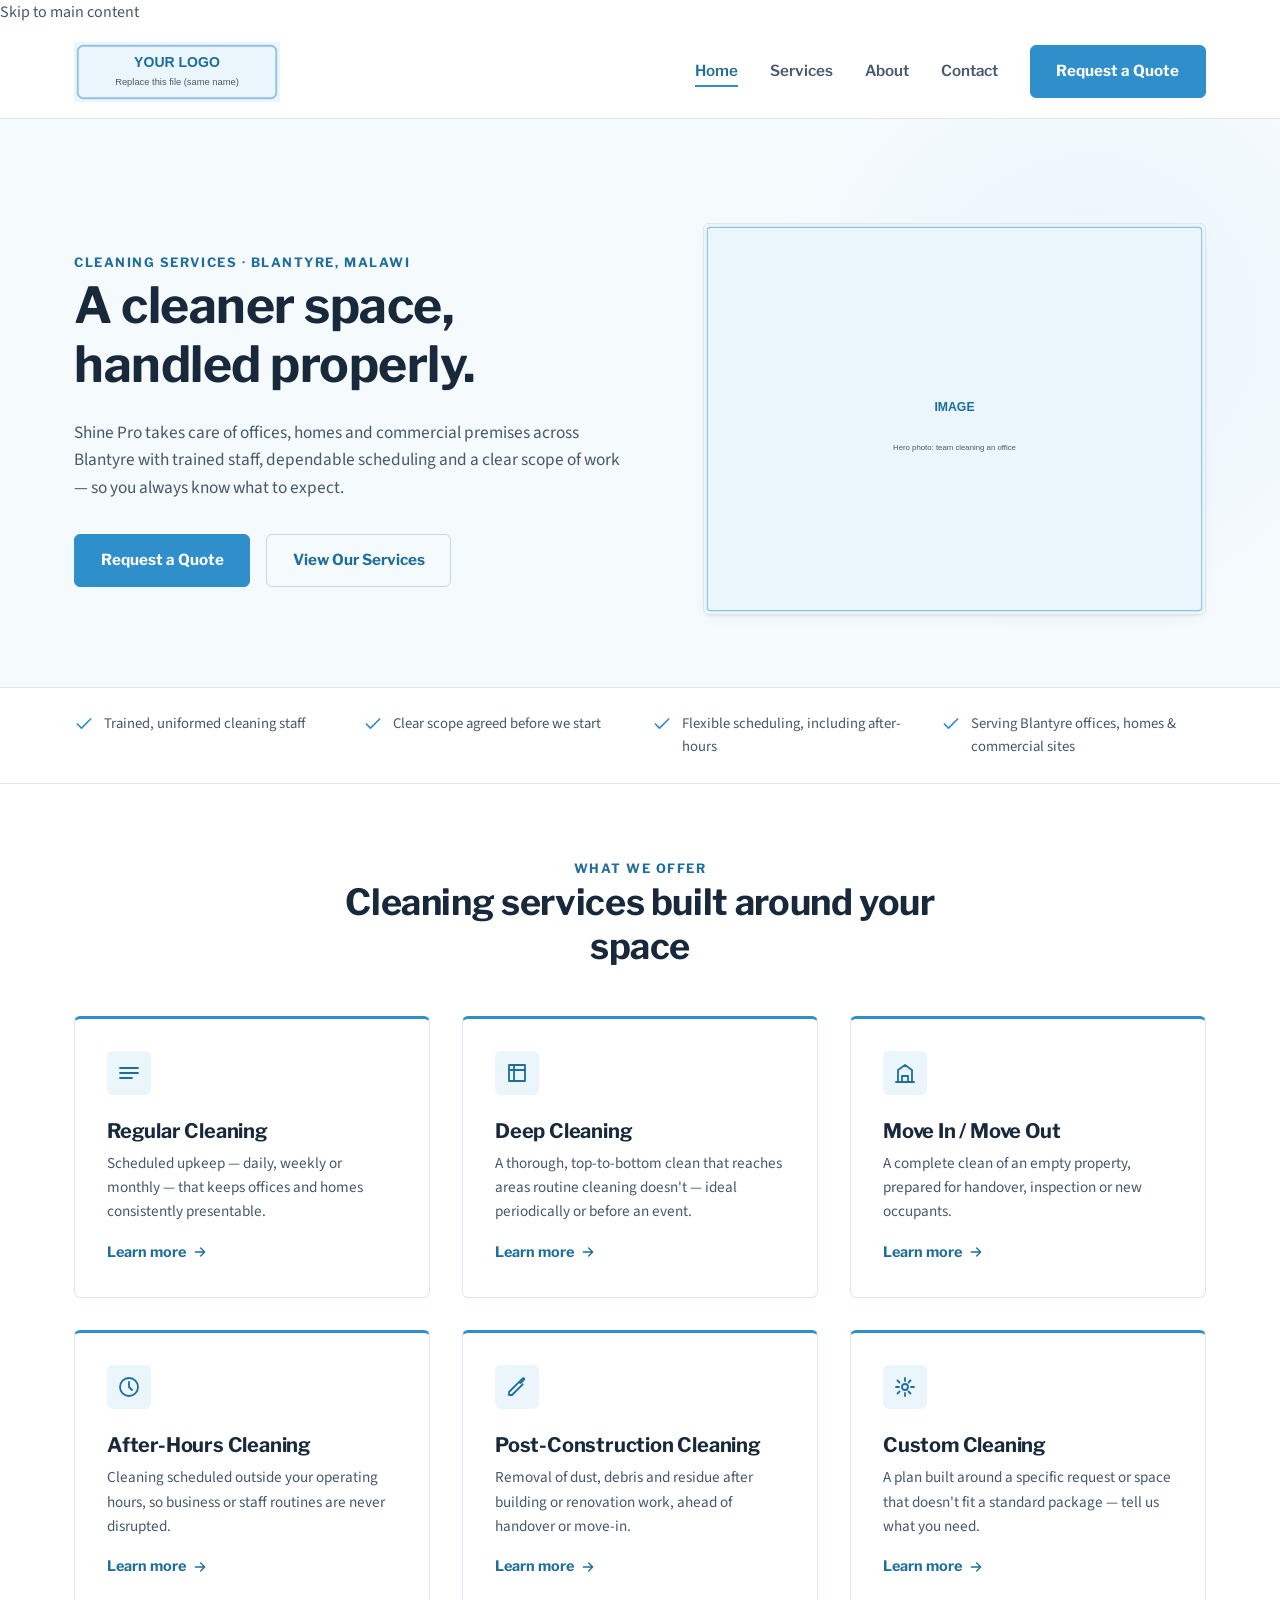
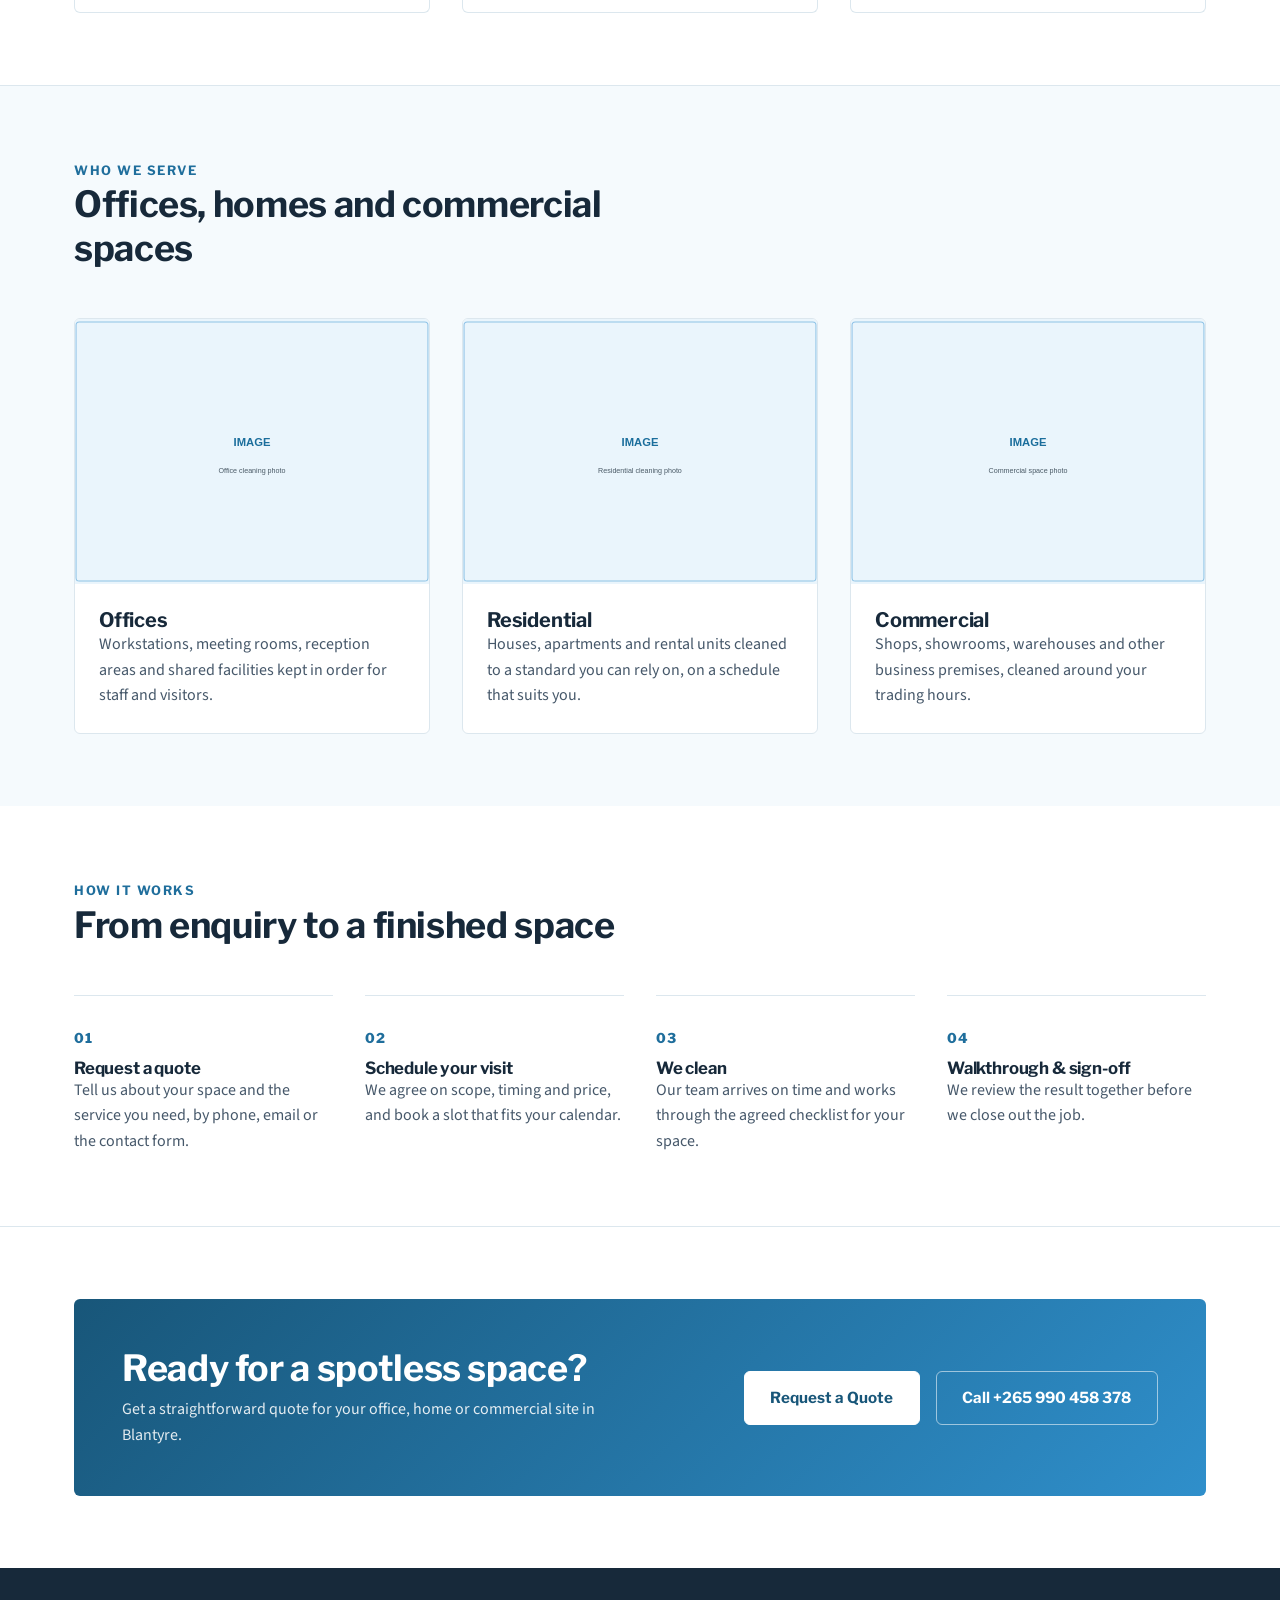
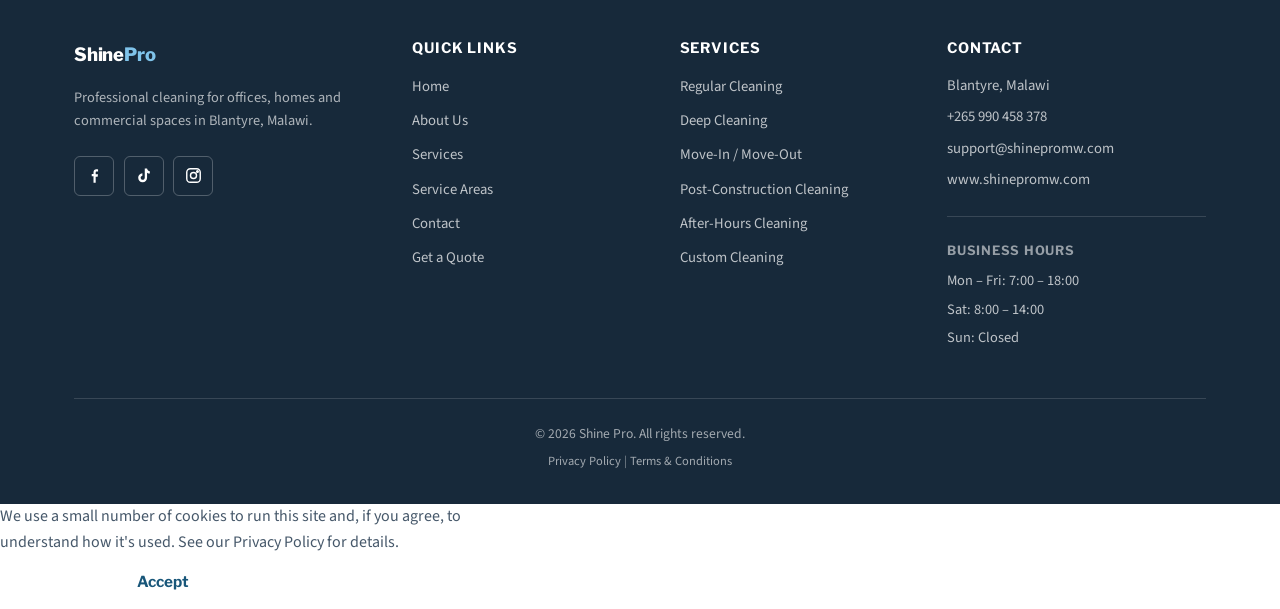
==== commit d390df4d: "Add files via upload" ====
--- a/index.html
+++ b/index.html
@@ -16,7 +16,8 @@
 <meta name="twitter:title" content="Shine Pro | Professional Cleaning Services in Blantyre">
 <meta name="twitter:description" content="Shine Pro provides professional regular, deep, move in/out, after-hours, post-construction and custom cleaning for offices, homes and commercial spaces in Blantyre, Malawi.">
 <meta name="twitter:image" content="https://www.shinepromw.com/images/og-image.png">
-<meta name="description" content="Shine Pro provides professional regular, deep, move in/out, after-hours, post-construction and custom cleaning for offices, homes and commercial spaces in Blantyre, Malawi.">
+<meta name="description" content="Shine Pro offers regular, deep, move in/out, after-hours, post-construction and custom cleaning for offices, homes and businesses in Blantyre.">
+<link rel="canonical" href="https://www.shinepromw.com/">
 <link rel="icon" type="image/svg+xml" href="images/favicon.svg">
 <link rel="preconnect" href="https://fonts.googleapis.com">
 <link rel="preconnect" href="https://fonts.gstatic.com" crossorigin>
@@ -24,6 +25,8 @@
 <link rel="stylesheet" href="css/style.css">
 </head>
 <body>
+
+<a class="skip-link" href="#main-content">Skip to main content</a>
 
 <header class="site-header">
   <div class="container header-inner">
@@ -45,12 +48,12 @@
     </nav>
 
     <button class="nav-toggle" aria-label="Toggle menu" aria-expanded="false" aria-controls="main-nav">
-      <svg viewBox="0 0 24 24" fill="none" stroke="currentColor" stroke-width="2" stroke-linecap="round"><line x1="3" y1="6" x2="21" y2="6"/><line x1="3" y1="12" x2="21" y2="12"/><line x1="3" y1="18" x2="21" y2="18"/></svg>
+      <svg viewBox="0 0 24 24" fill="none" stroke="currentColor" stroke-width="2" stroke-linecap="round" aria-hidden="true" focusable="false"><line x1="3" y1="6" x2="21" y2="6"/><line x1="3" y1="12" x2="21" y2="12"/><line x1="3" y1="18" x2="21" y2="18"/></svg>
     </button>
   </div>
 </header>
 
-<main>
+<main id="main-content">
 
   <!-- Hero -->
   <section class="hero">
@@ -76,19 +79,19 @@
     <div class="container">
       <ul class="trust-list">
         <li class="trust-item">
-          <svg viewBox="0 0 24 24" fill="none" stroke="currentColor" stroke-width="2" stroke-linecap="round" stroke-linejoin="round"><path d="M20 6 9 17l-5-5"/></svg>
+          <svg viewBox="0 0 24 24" fill="none" stroke="currentColor" stroke-width="2" stroke-linecap="round" stroke-linejoin="round" aria-hidden="true" focusable="false"><path d="M20 6 9 17l-5-5"/></svg>
           <span>Trained, uniformed cleaning staff</span>
         </li>
         <li class="trust-item">
-          <svg viewBox="0 0 24 24" fill="none" stroke="currentColor" stroke-width="2" stroke-linecap="round" stroke-linejoin="round"><path d="M20 6 9 17l-5-5"/></svg>
+          <svg viewBox="0 0 24 24" fill="none" stroke="currentColor" stroke-width="2" stroke-linecap="round" stroke-linejoin="round" aria-hidden="true" focusable="false"><path d="M20 6 9 17l-5-5"/></svg>
           <span>Clear scope agreed before we start</span>
         </li>
         <li class="trust-item">
-          <svg viewBox="0 0 24 24" fill="none" stroke="currentColor" stroke-width="2" stroke-linecap="round" stroke-linejoin="round"><path d="M20 6 9 17l-5-5"/></svg>
+          <svg viewBox="0 0 24 24" fill="none" stroke="currentColor" stroke-width="2" stroke-linecap="round" stroke-linejoin="round" aria-hidden="true" focusable="false"><path d="M20 6 9 17l-5-5"/></svg>
           <span>Flexible scheduling, including after-hours</span>
         </li>
         <li class="trust-item">
-          <svg viewBox="0 0 24 24" fill="none" stroke="currentColor" stroke-width="2" stroke-linecap="round" stroke-linejoin="round"><path d="M20 6 9 17l-5-5"/></svg>
+          <svg viewBox="0 0 24 24" fill="none" stroke="currentColor" stroke-width="2" stroke-linecap="round" stroke-linejoin="round" aria-hidden="true" focusable="false"><path d="M20 6 9 17l-5-5"/></svg>
           <span>Serving Blantyre offices, homes &amp; commercial sites</span>
         </li>
       </ul>
@@ -106,67 +109,67 @@
       <div class="grid-3">
         <article class="card">
           <div class="card-icon">
-            <svg viewBox="0 0 24 24" fill="none" stroke="currentColor" stroke-width="1.8" stroke-linecap="round" stroke-linejoin="round"><path d="M3 7h18M3 12h18M3 17h12"/></svg>
+            <svg viewBox="0 0 24 24" fill="none" stroke="currentColor" stroke-width="1.8" stroke-linecap="round" stroke-linejoin="round" aria-hidden="true" focusable="false"><path d="M3 7h18M3 12h18M3 17h12"/></svg>
           </div>
           <h3>Regular Cleaning</h3>
           <p>Scheduled upkeep — daily, weekly or monthly — that keeps offices and homes consistently presentable.</p>
           <a href="services.html#regular-cleaning" class="card-link">Learn more
-            <svg viewBox="0 0 24 24" fill="none" stroke="currentColor" stroke-width="2" stroke-linecap="round" stroke-linejoin="round"><path d="M5 12h14M13 6l6 6-6 6"/></svg>
-          </a>
-        </article>
-
-        <article class="card">
-          <div class="card-icon">
-            <svg viewBox="0 0 24 24" fill="none" stroke="currentColor" stroke-width="1.8" stroke-linecap="round" stroke-linejoin="round"><path d="M4 4h16v16H4z"/><path d="M4 9h16M9 4v16"/></svg>
+            <svg viewBox="0 0 24 24" fill="none" stroke="currentColor" stroke-width="2" stroke-linecap="round" stroke-linejoin="round" aria-hidden="true" focusable="false"><path d="M5 12h14M13 6l6 6-6 6"/></svg>
+          </a>
+        </article>
+
+        <article class="card">
+          <div class="card-icon">
+            <svg viewBox="0 0 24 24" fill="none" stroke="currentColor" stroke-width="1.8" stroke-linecap="round" stroke-linejoin="round" aria-hidden="true" focusable="false"><path d="M4 4h16v16H4z"/><path d="M4 9h16M9 4v16"/></svg>
           </div>
           <h3>Deep Cleaning</h3>
           <p>A thorough, top-to-bottom clean that reaches areas routine cleaning doesn't — ideal periodically or before an event.</p>
           <a href="services.html#deep-cleaning" class="card-link">Learn more
-            <svg viewBox="0 0 24 24" fill="none" stroke="currentColor" stroke-width="2" stroke-linecap="round" stroke-linejoin="round"><path d="M5 12h14M13 6l6 6-6 6"/></svg>
-          </a>
-        </article>
-
-        <article class="card">
-          <div class="card-icon">
-            <svg viewBox="0 0 24 24" fill="none" stroke="currentColor" stroke-width="1.8" stroke-linecap="round" stroke-linejoin="round"><path d="M3 21h18M5 21V9l7-5 7 5v12M9 21v-6h6v6"/></svg>
+            <svg viewBox="0 0 24 24" fill="none" stroke="currentColor" stroke-width="2" stroke-linecap="round" stroke-linejoin="round" aria-hidden="true" focusable="false"><path d="M5 12h14M13 6l6 6-6 6"/></svg>
+          </a>
+        </article>
+
+        <article class="card">
+          <div class="card-icon">
+            <svg viewBox="0 0 24 24" fill="none" stroke="currentColor" stroke-width="1.8" stroke-linecap="round" stroke-linejoin="round" aria-hidden="true" focusable="false"><path d="M3 21h18M5 21V9l7-5 7 5v12M9 21v-6h6v6"/></svg>
           </div>
           <h3>Move In / Move Out</h3>
           <p>A complete clean of an empty property, prepared for handover, inspection or new occupants.</p>
           <a href="services.html#move-in-out" class="card-link">Learn more
-            <svg viewBox="0 0 24 24" fill="none" stroke="currentColor" stroke-width="2" stroke-linecap="round" stroke-linejoin="round"><path d="M5 12h14M13 6l6 6-6 6"/></svg>
-          </a>
-        </article>
-
-        <article class="card">
-          <div class="card-icon">
-            <svg viewBox="0 0 24 24" fill="none" stroke="currentColor" stroke-width="1.8" stroke-linecap="round" stroke-linejoin="round"><circle cx="12" cy="12" r="9"/><path d="M12 7v5l3 3"/></svg>
+            <svg viewBox="0 0 24 24" fill="none" stroke="currentColor" stroke-width="2" stroke-linecap="round" stroke-linejoin="round" aria-hidden="true" focusable="false"><path d="M5 12h14M13 6l6 6-6 6"/></svg>
+          </a>
+        </article>
+
+        <article class="card">
+          <div class="card-icon">
+            <svg viewBox="0 0 24 24" fill="none" stroke="currentColor" stroke-width="1.8" stroke-linecap="round" stroke-linejoin="round" aria-hidden="true" focusable="false"><circle cx="12" cy="12" r="9"/><path d="M12 7v5l3 3"/></svg>
           </div>
           <h3>After-Hours Cleaning</h3>
           <p>Cleaning scheduled outside your operating hours, so business or staff routines are never disrupted.</p>
           <a href="services.html#after-hours" class="card-link">Learn more
-            <svg viewBox="0 0 24 24" fill="none" stroke="currentColor" stroke-width="2" stroke-linecap="round" stroke-linejoin="round"><path d="M5 12h14M13 6l6 6-6 6"/></svg>
-          </a>
-        </article>
-
-        <article class="card">
-          <div class="card-icon">
-            <svg viewBox="0 0 24 24" fill="none" stroke="currentColor" stroke-width="1.8" stroke-linecap="round" stroke-linejoin="round"><path d="M14.7 6.3a1 1 0 0 0 1.4 1.4l3-3a1 1 0 0 0-1.4-1.4Zm0 0L4 17v3h3L17.7 9.3"/></svg>
+            <svg viewBox="0 0 24 24" fill="none" stroke="currentColor" stroke-width="2" stroke-linecap="round" stroke-linejoin="round" aria-hidden="true" focusable="false"><path d="M5 12h14M13 6l6 6-6 6"/></svg>
+          </a>
+        </article>
+
+        <article class="card">
+          <div class="card-icon">
+            <svg viewBox="0 0 24 24" fill="none" stroke="currentColor" stroke-width="1.8" stroke-linecap="round" stroke-linejoin="round" aria-hidden="true" focusable="false"><path d="M14.7 6.3a1 1 0 0 0 1.4 1.4l3-3a1 1 0 0 0-1.4-1.4Zm0 0L4 17v3h3L17.7 9.3"/></svg>
           </div>
           <h3>Post-Construction Cleaning</h3>
           <p>Removal of dust, debris and residue after building or renovation work, ahead of handover or move-in.</p>
           <a href="services.html#post-construction" class="card-link">Learn more
-            <svg viewBox="0 0 24 24" fill="none" stroke="currentColor" stroke-width="2" stroke-linecap="round" stroke-linejoin="round"><path d="M5 12h14M13 6l6 6-6 6"/></svg>
-          </a>
-        </article>
-
-        <article class="card">
-          <div class="card-icon">
-            <svg viewBox="0 0 24 24" fill="none" stroke="currentColor" stroke-width="1.8" stroke-linecap="round" stroke-linejoin="round"><path d="M12 3v3m0 12v3m9-9h-3M6 12H3m14.5-6.5-2 2m-9 9-2 2m0-13 2 2m9 9 2 2"/><circle cx="12" cy="12" r="3"/></svg>
+            <svg viewBox="0 0 24 24" fill="none" stroke="currentColor" stroke-width="2" stroke-linecap="round" stroke-linejoin="round" aria-hidden="true" focusable="false"><path d="M5 12h14M13 6l6 6-6 6"/></svg>
+          </a>
+        </article>
+
+        <article class="card">
+          <div class="card-icon">
+            <svg viewBox="0 0 24 24" fill="none" stroke="currentColor" stroke-width="1.8" stroke-linecap="round" stroke-linejoin="round" aria-hidden="true" focusable="false"><path d="M12 3v3m0 12v3m9-9h-3M6 12H3m14.5-6.5-2 2m-9 9-2 2m0-13 2 2m9 9 2 2"/><circle cx="12" cy="12" r="3"/></svg>
           </div>
           <h3>Custom Cleaning</h3>
           <p>A plan built around a specific request or space that doesn't fit a standard package — tell us what you need.</p>
           <a href="services.html#custom-cleaning" class="card-link">Learn more
-            <svg viewBox="0 0 24 24" fill="none" stroke="currentColor" stroke-width="2" stroke-linecap="round" stroke-linejoin="round"><path d="M5 12h14M13 6l6 6-6 6"/></svg>
+            <svg viewBox="0 0 24 24" fill="none" stroke="currentColor" stroke-width="2" stroke-linecap="round" stroke-linejoin="round" aria-hidden="true" focusable="false"><path d="M5 12h14M13 6l6 6-6 6"/></svg>
           </a>
         </article>
       </div>
@@ -184,7 +187,7 @@
       <div class="grid-3">
         <article class="sector-card">
           <div class="img-frame" style="border:0; border-radius:0;">
-            <img src="images/office-cleaning.svg" alt="Office space cleaned by Shine Pro" width="700" height="520">
+            <img src="images/office-cleaning.svg" alt="Office space cleaned by Shine Pro" width="700" height="520" loading="lazy" decoding="async">
           </div>
           <div class="sector-card-body">
             <h3>Offices</h3>
@@ -193,7 +196,7 @@
         </article>
         <article class="sector-card">
           <div class="img-frame" style="border:0; border-radius:0;">
-            <img src="images/residential-cleaning.svg" alt="Residential home cleaned by Shine Pro" width="700" height="520">
+            <img src="images/residential-cleaning.svg" alt="Residential home cleaned by Shine Pro" width="700" height="520" loading="lazy" decoding="async">
           </div>
           <div class="sector-card-body">
             <h3>Residential</h3>
@@ -202,7 +205,7 @@
         </article>
         <article class="sector-card">
           <div class="img-frame" style="border:0; border-radius:0;">
-            <img src="images/commercial-cleaning.svg" alt="Commercial premises cleaned by Shine Pro" width="700" height="520">
+            <img src="images/commercial-cleaning.svg" alt="Commercial premises cleaned by Shine Pro" width="700" height="520" loading="lazy" decoding="async">
           </div>
           <div class="sector-card-body">
             <h3>Commercial</h3>
@@ -272,13 +275,13 @@
         <p>Professional cleaning for offices, homes and commercial spaces in Blantyre, Malawi.</p>
         <div class="footer-social">
           <a class="social-btn" href="https://facebook.com/shinepro" target="_blank" rel="noopener" aria-label="Shine Pro on Facebook">
-            <svg viewBox="0 0 24 24" fill="currentColor"><path d="M13.5 21v-7.5H16l.4-3H13.5V8.4c0-.87.24-1.46 1.5-1.46H16.5V4.36C16.24 4.32 15.36 4.25 14.34 4.25c-2.13 0-3.59 1.3-3.59 3.68v2.07H8.5v3H10.75V21Z"/></svg>
+            <svg viewBox="0 0 24 24" fill="currentColor" aria-hidden="true" focusable="false"><path d="M13.5 21v-7.5H16l.4-3H13.5V8.4c0-.87.24-1.46 1.5-1.46H16.5V4.36C16.24 4.32 15.36 4.25 14.34 4.25c-2.13 0-3.59 1.3-3.59 3.68v2.07H8.5v3H10.75V21Z"/></svg>
           </a>
           <a class="social-btn" href="https://www.tiktok.com/@shinepro" target="_blank" rel="noopener" aria-label="Shine Pro on TikTok">
-            <svg viewBox="0 0 24 24" fill="currentColor"><path d="M16.5 3c.3 1.8 1.5 3.2 3.5 3.5v3c-1.3 0-2.5-.4-3.5-1.1v6.4c0 3.2-2.4 5.7-5.6 5.7S5.3 17.9 5.3 14.8c0-3 2.3-5.4 5.3-5.6v3.1c-1.2.2-2.2 1.2-2.2 2.5 0 1.4 1.2 2.6 2.6 2.6s2.6-1.1 2.6-2.6V3Z"/></svg>
+            <svg viewBox="0 0 24 24" fill="currentColor" aria-hidden="true" focusable="false"><path d="M16.5 3c.3 1.8 1.5 3.2 3.5 3.5v3c-1.3 0-2.5-.4-3.5-1.1v6.4c0 3.2-2.4 5.7-5.6 5.7S5.3 17.9 5.3 14.8c0-3 2.3-5.4 5.3-5.6v3.1c-1.2.2-2.2 1.2-2.2 2.5 0 1.4 1.2 2.6 2.6 2.6s2.6-1.1 2.6-2.6V3Z"/></svg>
           </a>
           <a class="social-btn" href="https://instagram.com/shinepro" target="_blank" rel="noopener" aria-label="Shine Pro on Instagram">
-            <svg viewBox="0 0 24 24" fill="none" stroke="currentColor" stroke-width="1.8"><rect x="3.5" y="3.5" width="17" height="17" rx="4.5"/><circle cx="12" cy="12" r="3.8"/><circle cx="17" cy="7" r="1"/></svg>
+            <svg viewBox="0 0 24 24" fill="none" stroke="currentColor" stroke-width="1.8" aria-hidden="true" focusable="false"><rect x="3.5" y="3.5" width="17" height="17" rx="4.5"/><circle cx="12" cy="12" r="3.8"/><circle cx="17" cy="7" r="1"/></svg>
           </a>
         </div>
       </div>
@@ -333,6 +336,17 @@
   </div>
 </footer>
 
-<script src="js/script.js"></script>
+
+<div class="cookie-banner" id="cookie-banner">
+  <div class="cookie-banner-inner">
+    <p>We use a small number of cookies to run this site and, if you agree, to understand how it's used. See our <a href="privacy-policy.html">Privacy Policy</a> for details.</p>
+    <div class="cookie-banner-actions">
+      <button type="button" class="btn btn-outline-on-dark" id="cookie-decline">Decline</button>
+      <button type="button" class="btn btn-on-dark" id="cookie-accept">Accept</button>
+    </div>
+  </div>
+</div>
+
+<script src="js/script.js" defer></script>
 </body>
 </html>
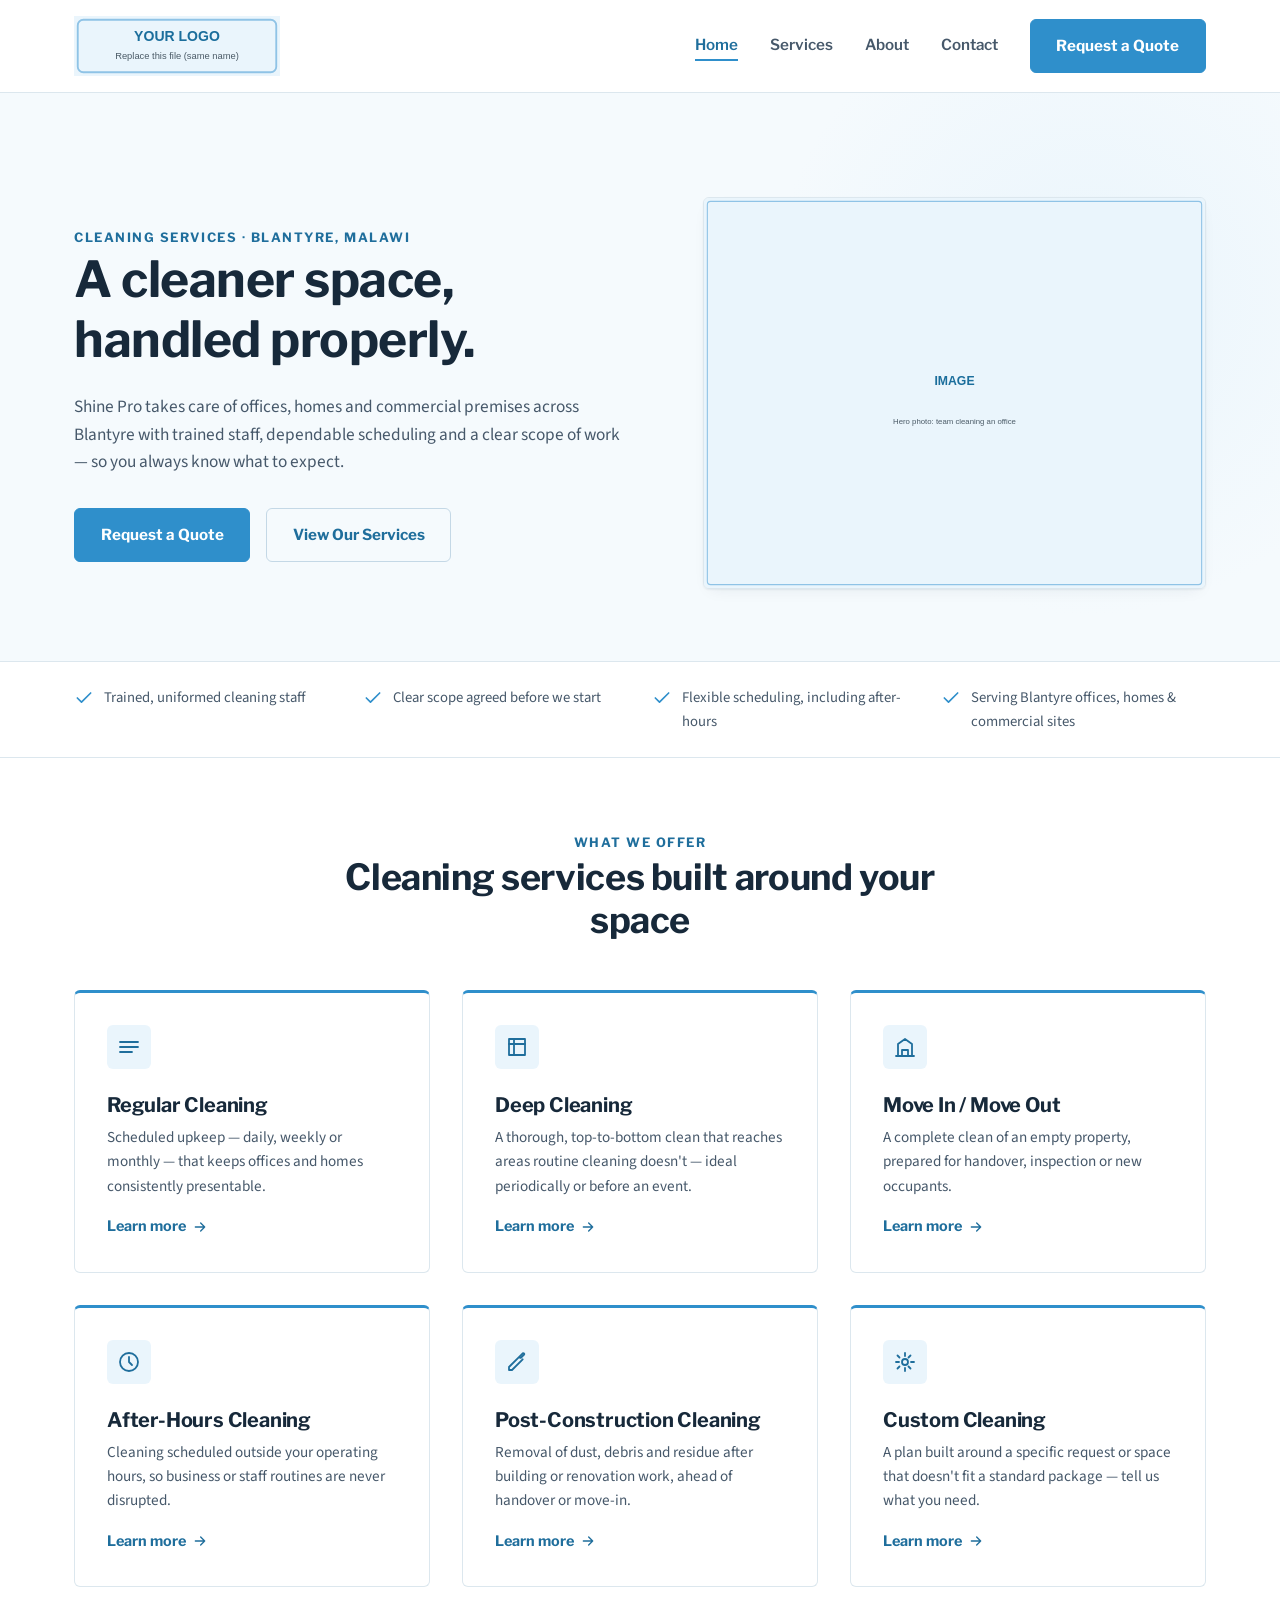
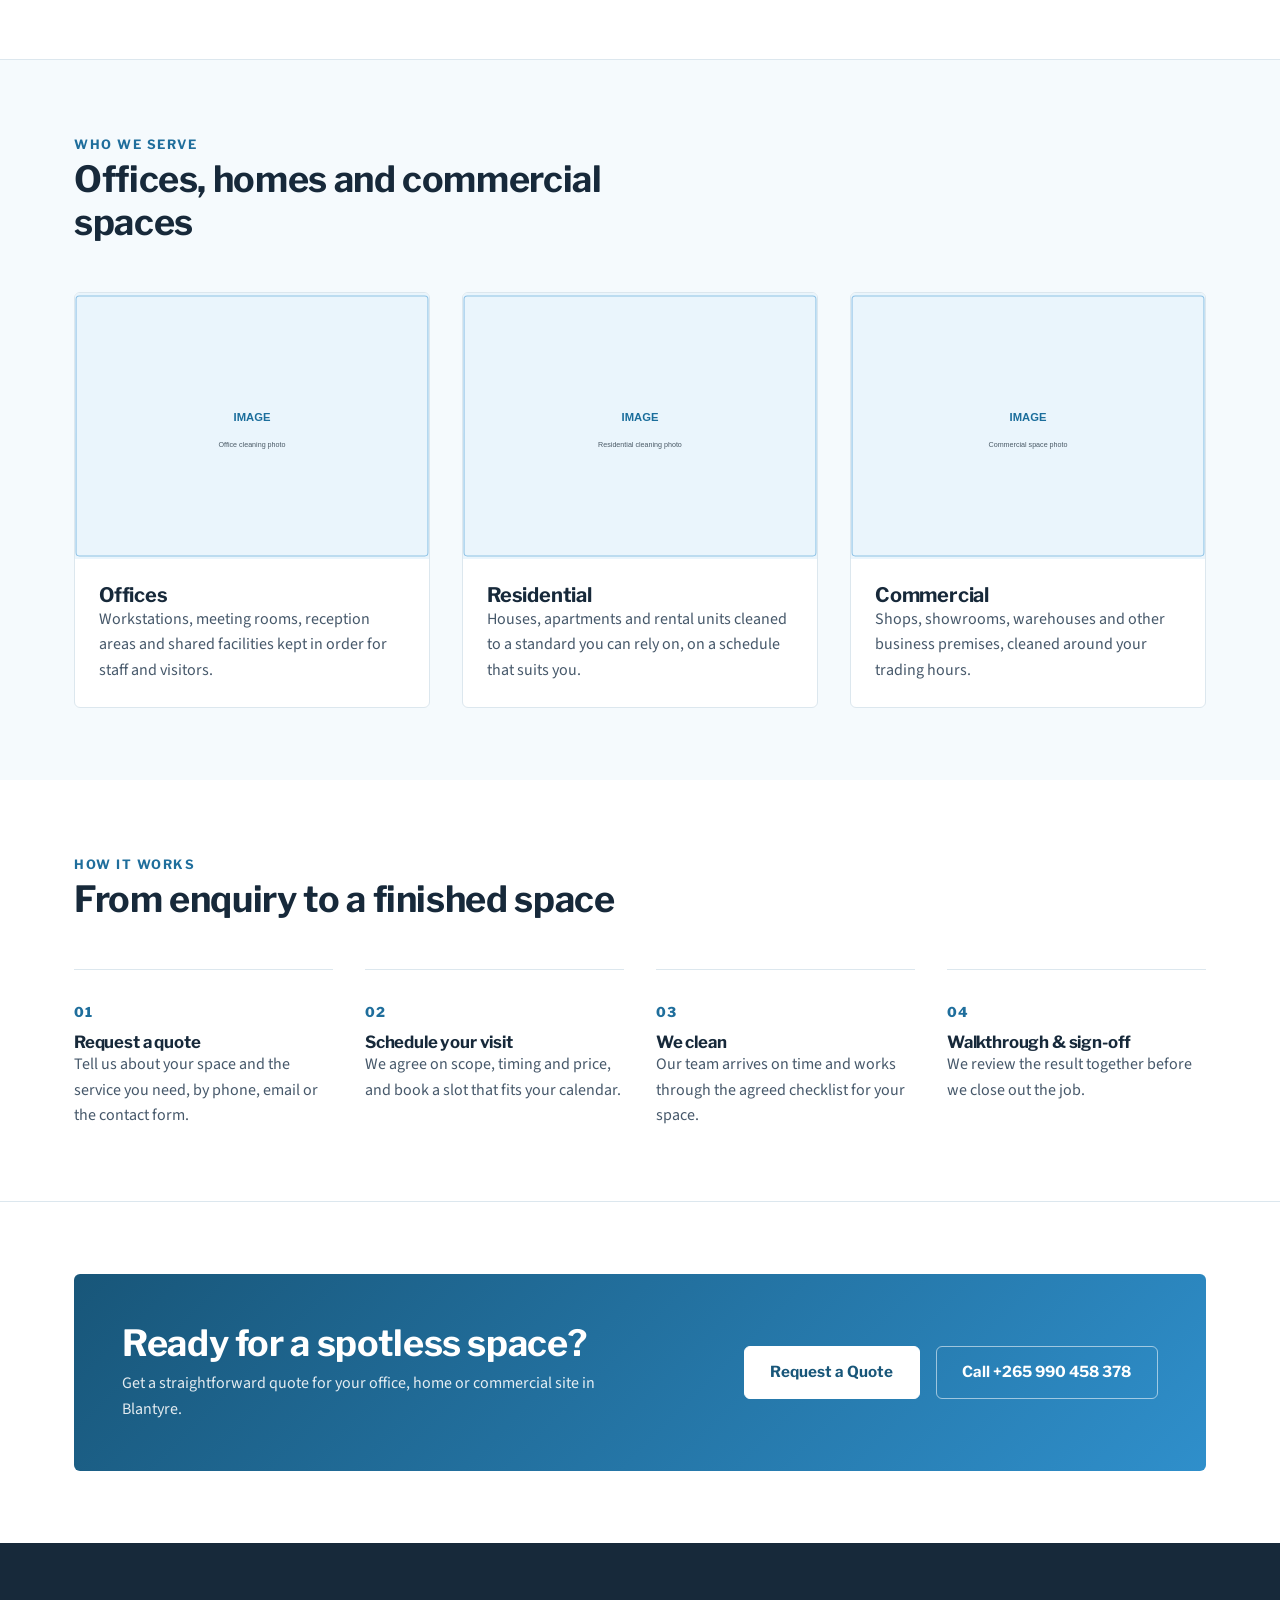
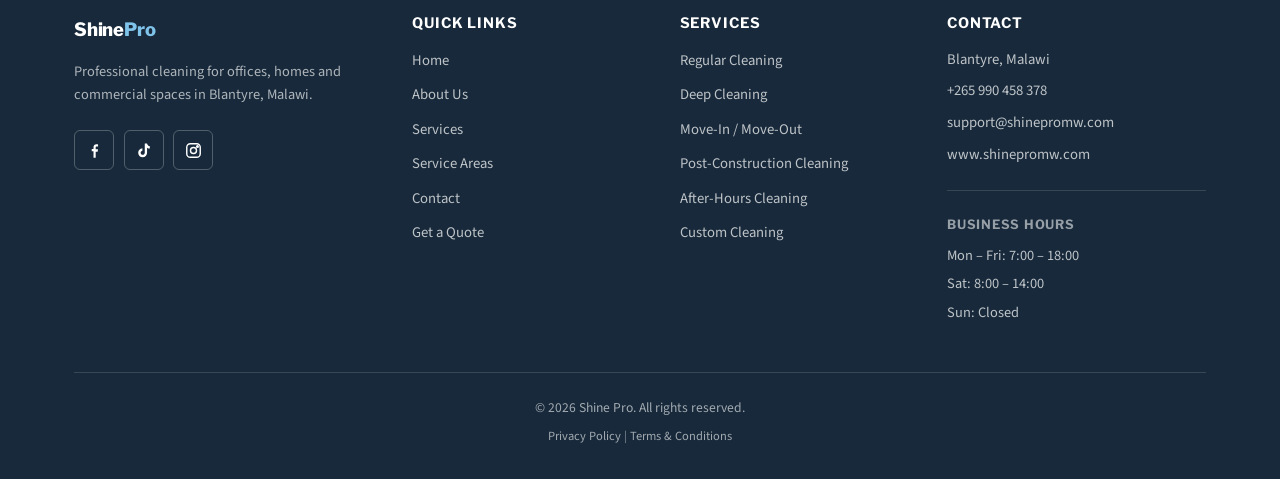
==== commit 2d7fe68b: "Add files via upload" ====
--- a/index.html
+++ b/index.html
@@ -26,7 +26,6 @@
 </head>
 <body>
 
-<a class="skip-link" href="#main-content">Skip to main content</a>
 
 <header class="site-header">
   <div class="container header-inner">
@@ -337,15 +336,6 @@
 </footer>
 
 
-<div class="cookie-banner" id="cookie-banner">
-  <div class="cookie-banner-inner">
-    <p>We use a small number of cookies to run this site and, if you agree, to understand how it's used. See our <a href="privacy-policy.html">Privacy Policy</a> for details.</p>
-    <div class="cookie-banner-actions">
-      <button type="button" class="btn btn-outline-on-dark" id="cookie-decline">Decline</button>
-      <button type="button" class="btn btn-on-dark" id="cookie-accept">Accept</button>
-    </div>
-  </div>
-</div>
 
 <script src="js/script.js" defer></script>
 </body>
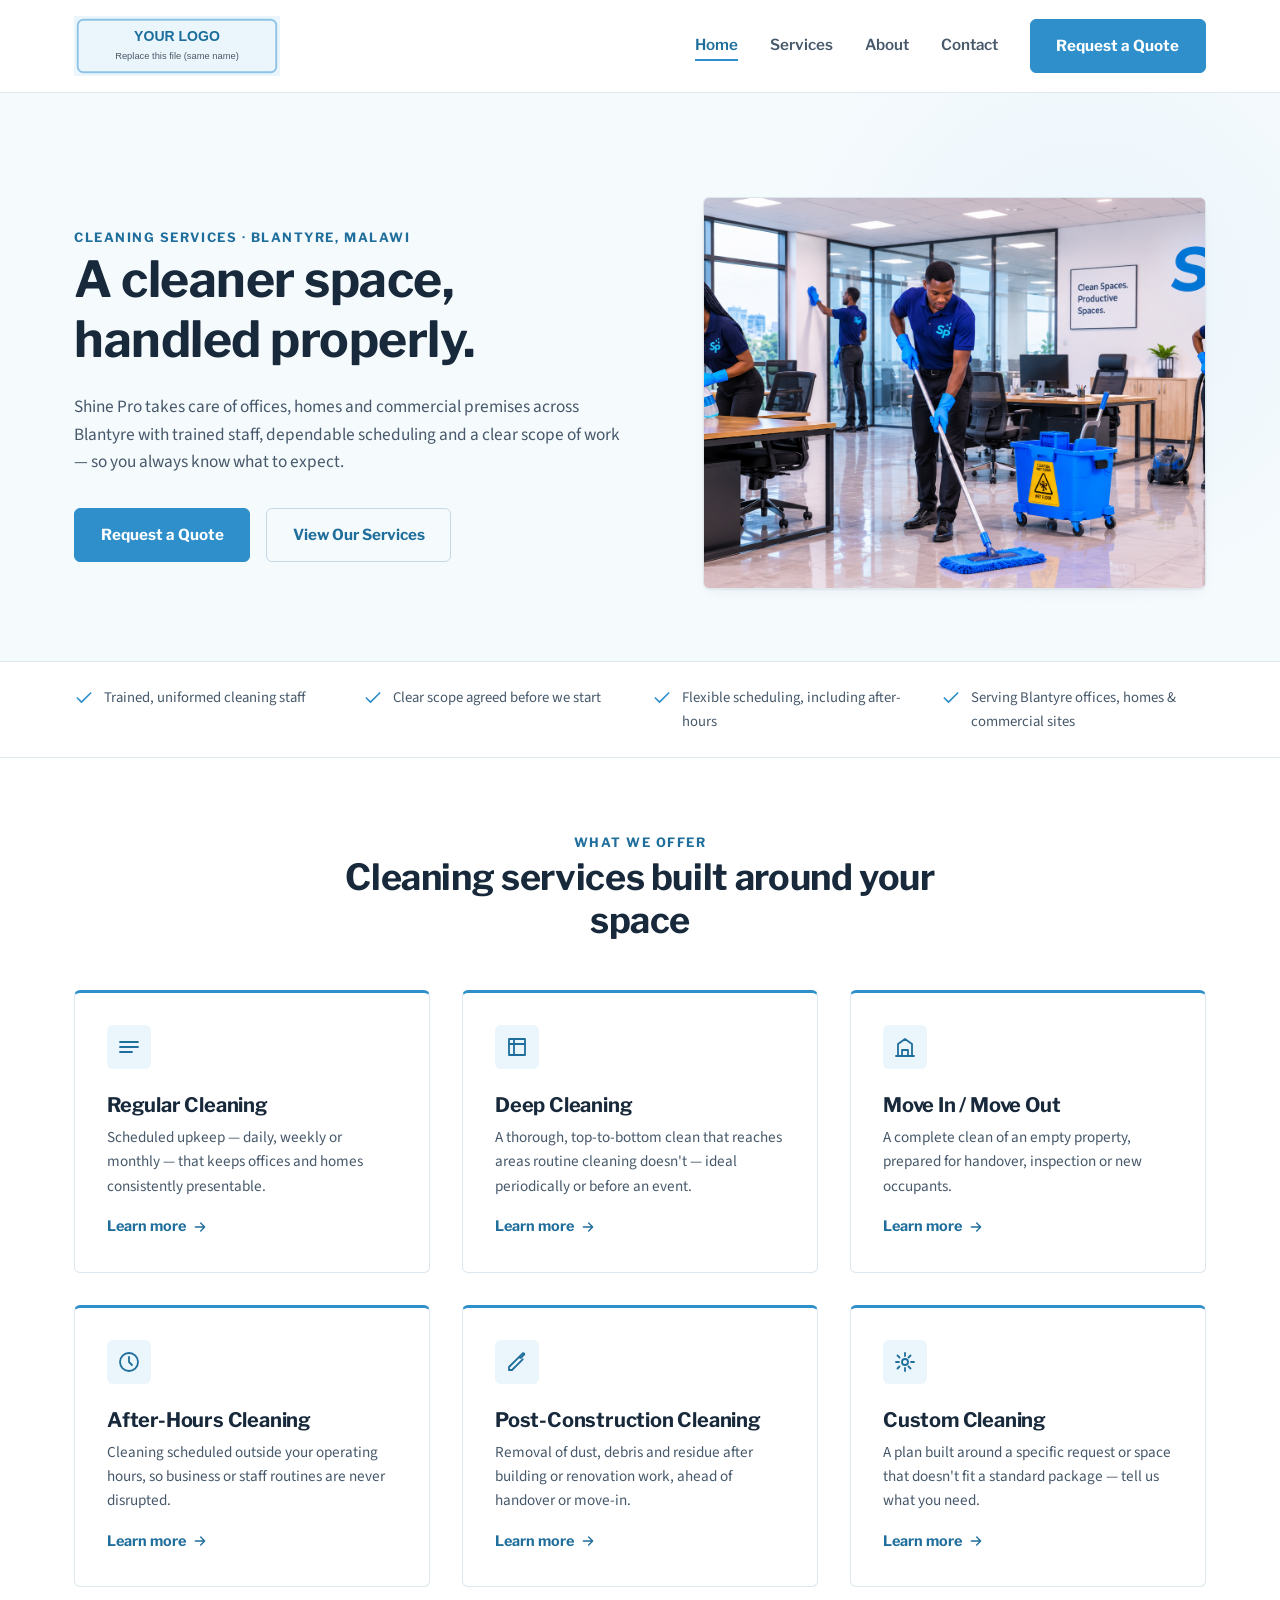
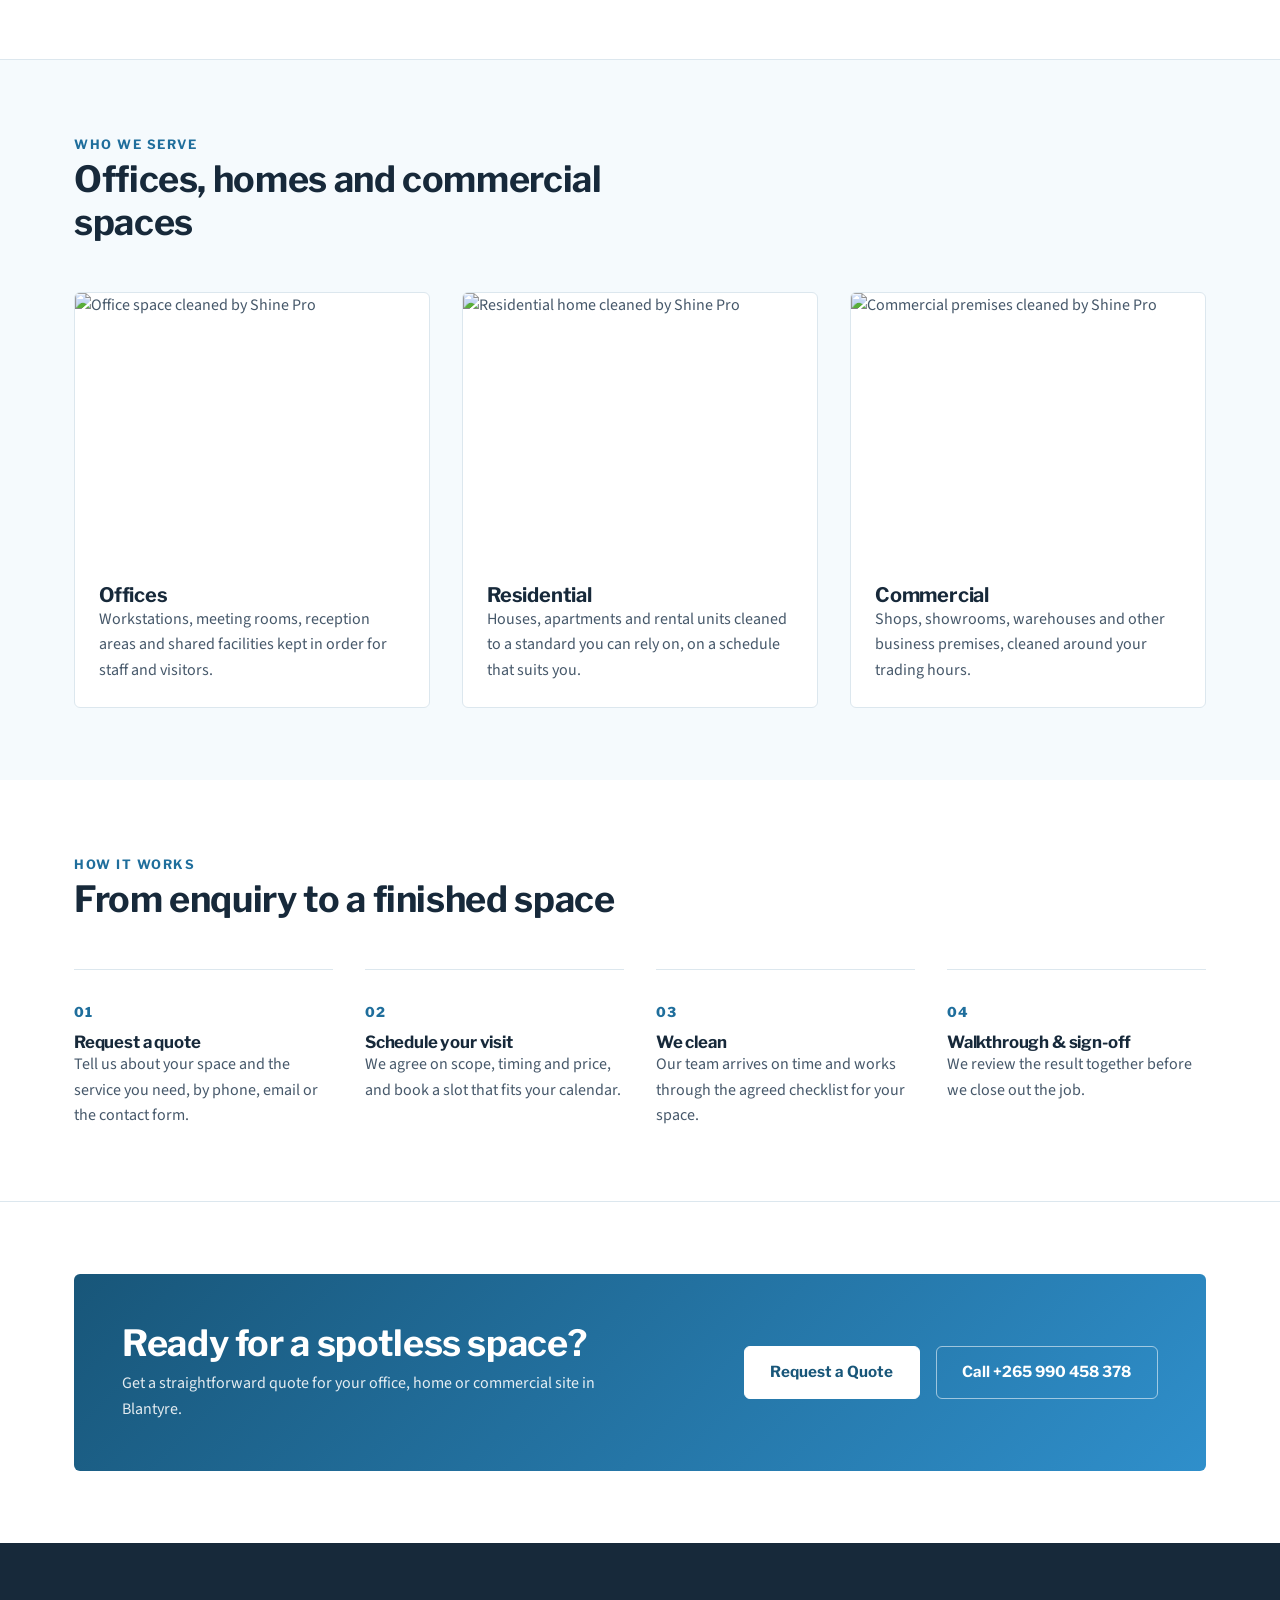
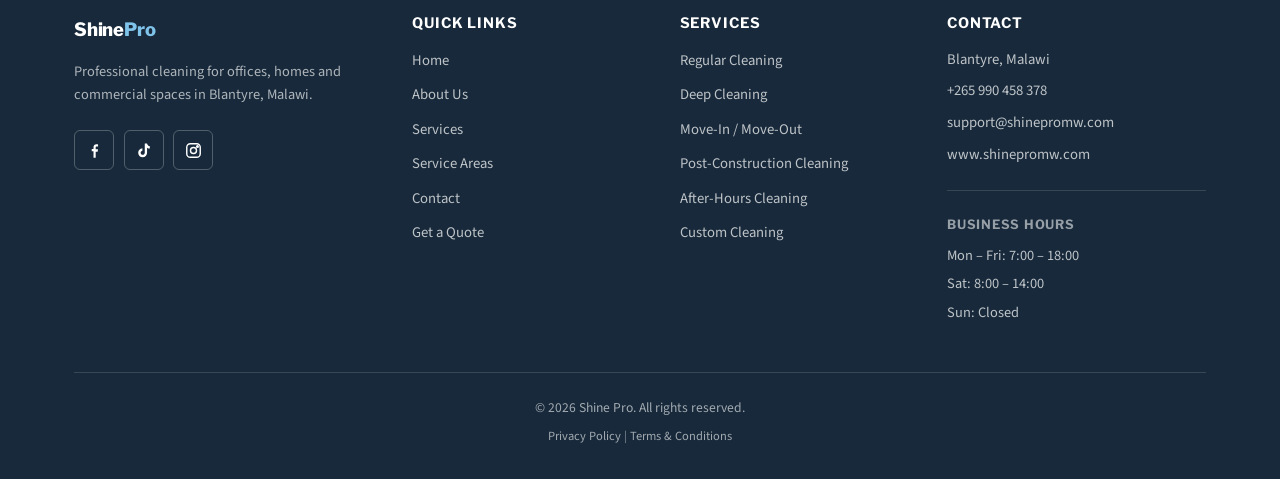
==== commit 61150f08: "Update index.html" ====
--- a/index.html
+++ b/index.html
@@ -68,7 +68,7 @@
       </div>
       <div class="hero-media img-frame">
         <!-- Suggested photo: a Shine Pro team member cleaning an office or reception area -->
-        <img src="images/hero-cleaning.svg" alt="Shine Pro cleaning team at work" width="900" height="700">
+        <img src="images/hero-cleaning.png" alt="Shine Pro cleaning team at work" width="900" height="700">
       </div>
     </div>
   </section>
@@ -186,7 +186,7 @@
       <div class="grid-3">
         <article class="sector-card">
           <div class="img-frame" style="border:0; border-radius:0;">
-            <img src="images/office-cleaning.svg" alt="Office space cleaned by Shine Pro" width="700" height="520" loading="lazy" decoding="async">
+            <img src="images/office-cleaning.png" alt="Office space cleaned by Shine Pro" width="700" height="520" loading="lazy" decoding="async">
           </div>
           <div class="sector-card-body">
             <h3>Offices</h3>
@@ -195,7 +195,7 @@
         </article>
         <article class="sector-card">
           <div class="img-frame" style="border:0; border-radius:0;">
-            <img src="images/residential-cleaning.svg" alt="Residential home cleaned by Shine Pro" width="700" height="520" loading="lazy" decoding="async">
+            <img src="images/residential-cleaning.png" alt="Residential home cleaned by Shine Pro" width="700" height="520" loading="lazy" decoding="async">
           </div>
           <div class="sector-card-body">
             <h3>Residential</h3>
@@ -204,7 +204,7 @@
         </article>
         <article class="sector-card">
           <div class="img-frame" style="border:0; border-radius:0;">
-            <img src="images/commercial-cleaning.svg" alt="Commercial premises cleaned by Shine Pro" width="700" height="520" loading="lazy" decoding="async">
+            <img src="images/commercial-cleaning.png" alt="Commercial premises cleaned by Shine Pro" width="700" height="520" loading="lazy" decoding="async">
           </div>
           <div class="sector-card-body">
             <h3>Commercial</h3>
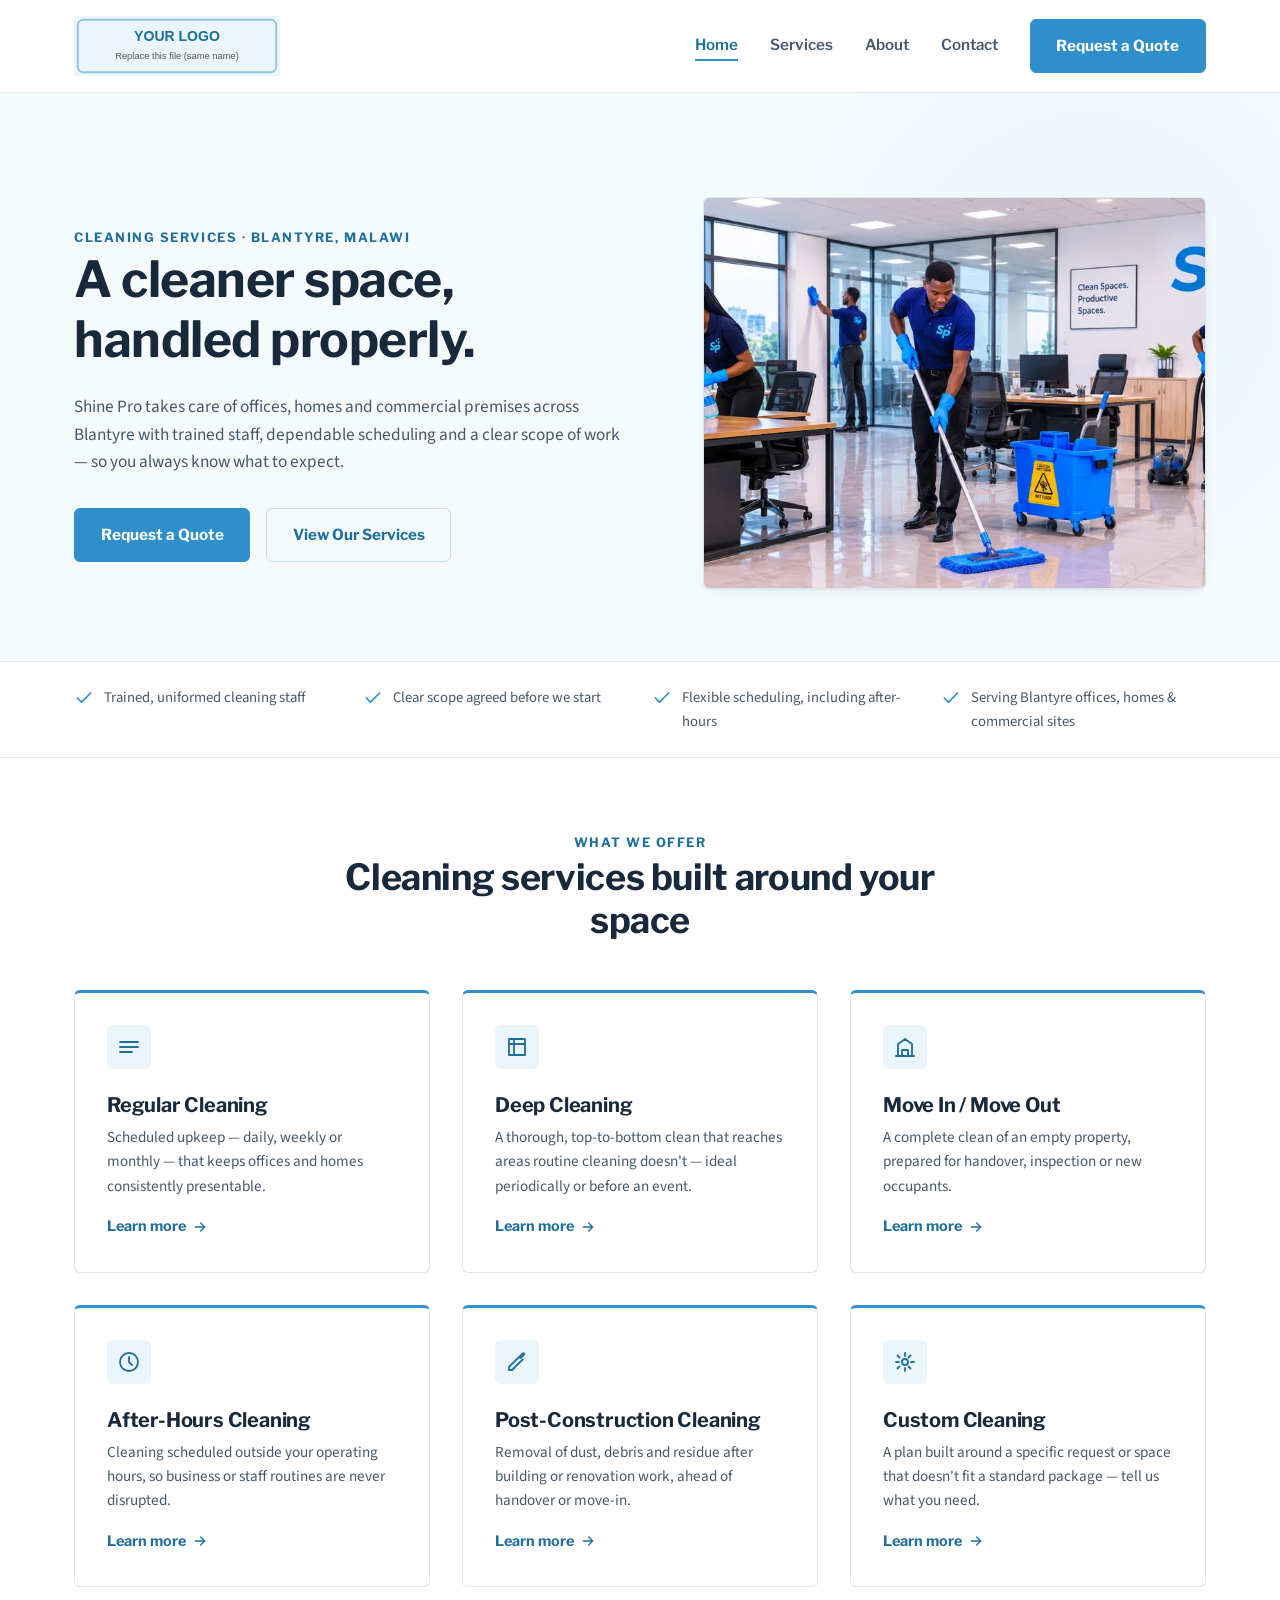
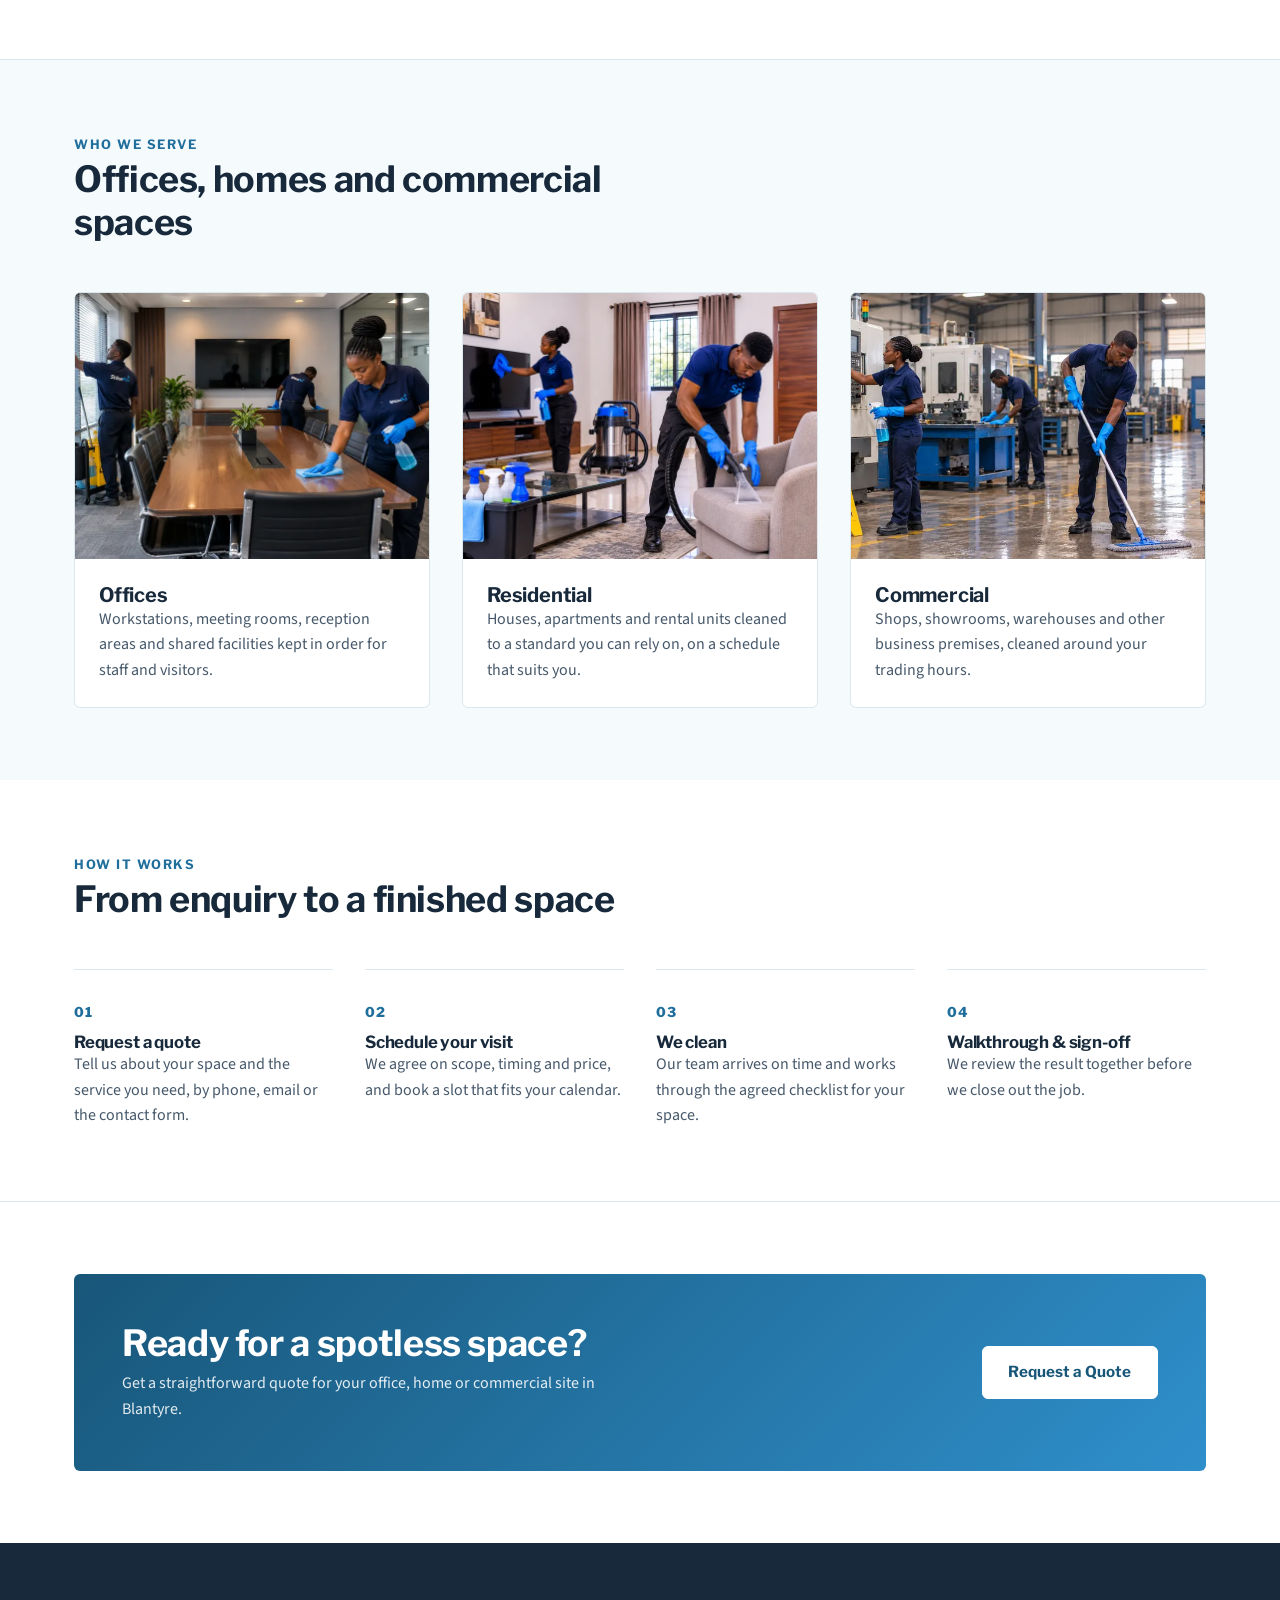
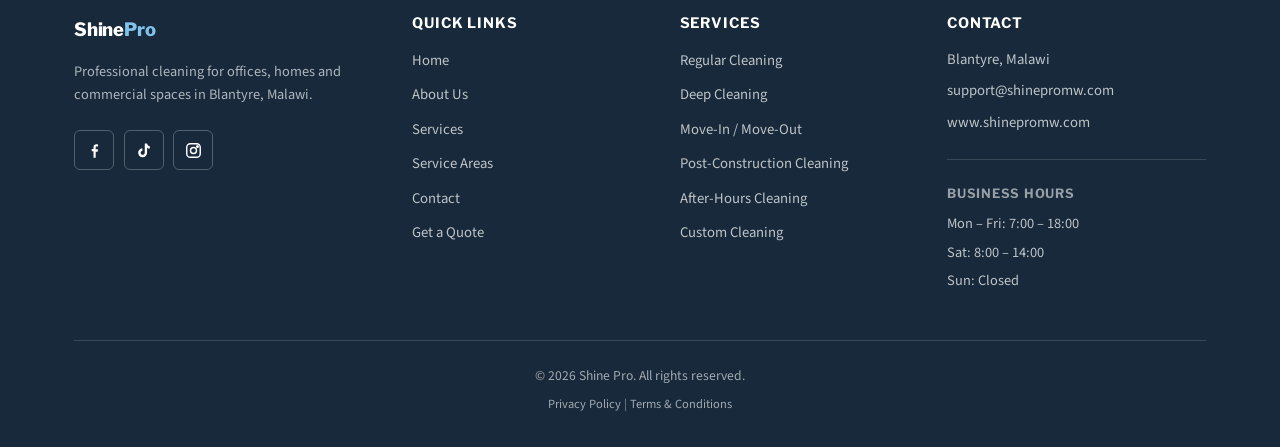
==== commit 9be37d5b: "Add files via upload" ====
--- a/index.html
+++ b/index.html
@@ -19,6 +19,7 @@
 <meta name="description" content="Shine Pro offers regular, deep, move in/out, after-hours, post-construction and custom cleaning for offices, homes and businesses in Blantyre.">
 <link rel="canonical" href="https://www.shinepromw.com/">
 <link rel="icon" type="image/svg+xml" href="images/favicon.svg">
+<link rel="preload" as="image" href="images/hero-cleaning.webp" type="image/webp" fetchpriority="high">
 <link rel="preconnect" href="https://fonts.googleapis.com">
 <link rel="preconnect" href="https://fonts.gstatic.com" crossorigin>
 <link href="https://fonts.googleapis.com/css2?family=Libre+Franklin:wght@600;700;800&family=Source+Sans+3:wght@400;600;700&display=swap" rel="stylesheet">
@@ -68,7 +69,7 @@
       </div>
       <div class="hero-media img-frame">
         <!-- Suggested photo: a Shine Pro team member cleaning an office or reception area -->
-        <img src="images/hero-cleaning.png" alt="Shine Pro cleaning team at work" width="900" height="700">
+        <img src="images/hero-cleaning.webp" alt="Shine Pro cleaning team at work" width="900" height="700" fetchpriority="high" decoding="async">
       </div>
     </div>
   </section>
@@ -186,7 +187,7 @@
       <div class="grid-3">
         <article class="sector-card">
           <div class="img-frame" style="border:0; border-radius:0;">
-            <img src="images/office-cleaning.png" alt="Office space cleaned by Shine Pro" width="700" height="520" loading="lazy" decoding="async">
+            <img src="images/office-cleaning.webp" alt="Office space cleaned by Shine Pro" width="700" height="520" loading="lazy" decoding="async">
           </div>
           <div class="sector-card-body">
             <h3>Offices</h3>
@@ -195,7 +196,7 @@
         </article>
         <article class="sector-card">
           <div class="img-frame" style="border:0; border-radius:0;">
-            <img src="images/residential-cleaning.png" alt="Residential home cleaned by Shine Pro" width="700" height="520" loading="lazy" decoding="async">
+            <img src="images/residential-cleaning.webp" alt="Residential home cleaned by Shine Pro" width="700" height="520" loading="lazy" decoding="async">
           </div>
           <div class="sector-card-body">
             <h3>Residential</h3>
@@ -204,7 +205,7 @@
         </article>
         <article class="sector-card">
           <div class="img-frame" style="border:0; border-radius:0;">
-            <img src="images/commercial-cleaning.png" alt="Commercial premises cleaned by Shine Pro" width="700" height="520" loading="lazy" decoding="async">
+            <img src="images/commercial-cleaning.webp" alt="Commercial premises cleaned by Shine Pro" width="700" height="520" loading="lazy" decoding="async">
           </div>
           <div class="sector-card-body">
             <h3>Commercial</h3>
@@ -258,7 +259,6 @@
         </div>
         <div class="cta-actions">
           <a href="contact.html#quote-form" class="btn btn-on-dark">Request a Quote</a>
-          <a href="tel:+265990458378" class="btn btn-outline-on-dark">Call +265 990 458 378</a>
         </div>
       </div>
     </div>
@@ -313,7 +313,6 @@
         <h4>Contact</h4>
         <address>
           <span>Blantyre, Malawi</span>
-          <a href="tel:+265990458378">+265 990 458 378</a>
           <a href="mailto:support@shinepromw.com">support@shinepromw.com</a>
           <a href="https://www.shinepromw.com">www.shinepromw.com</a>
         </address>
